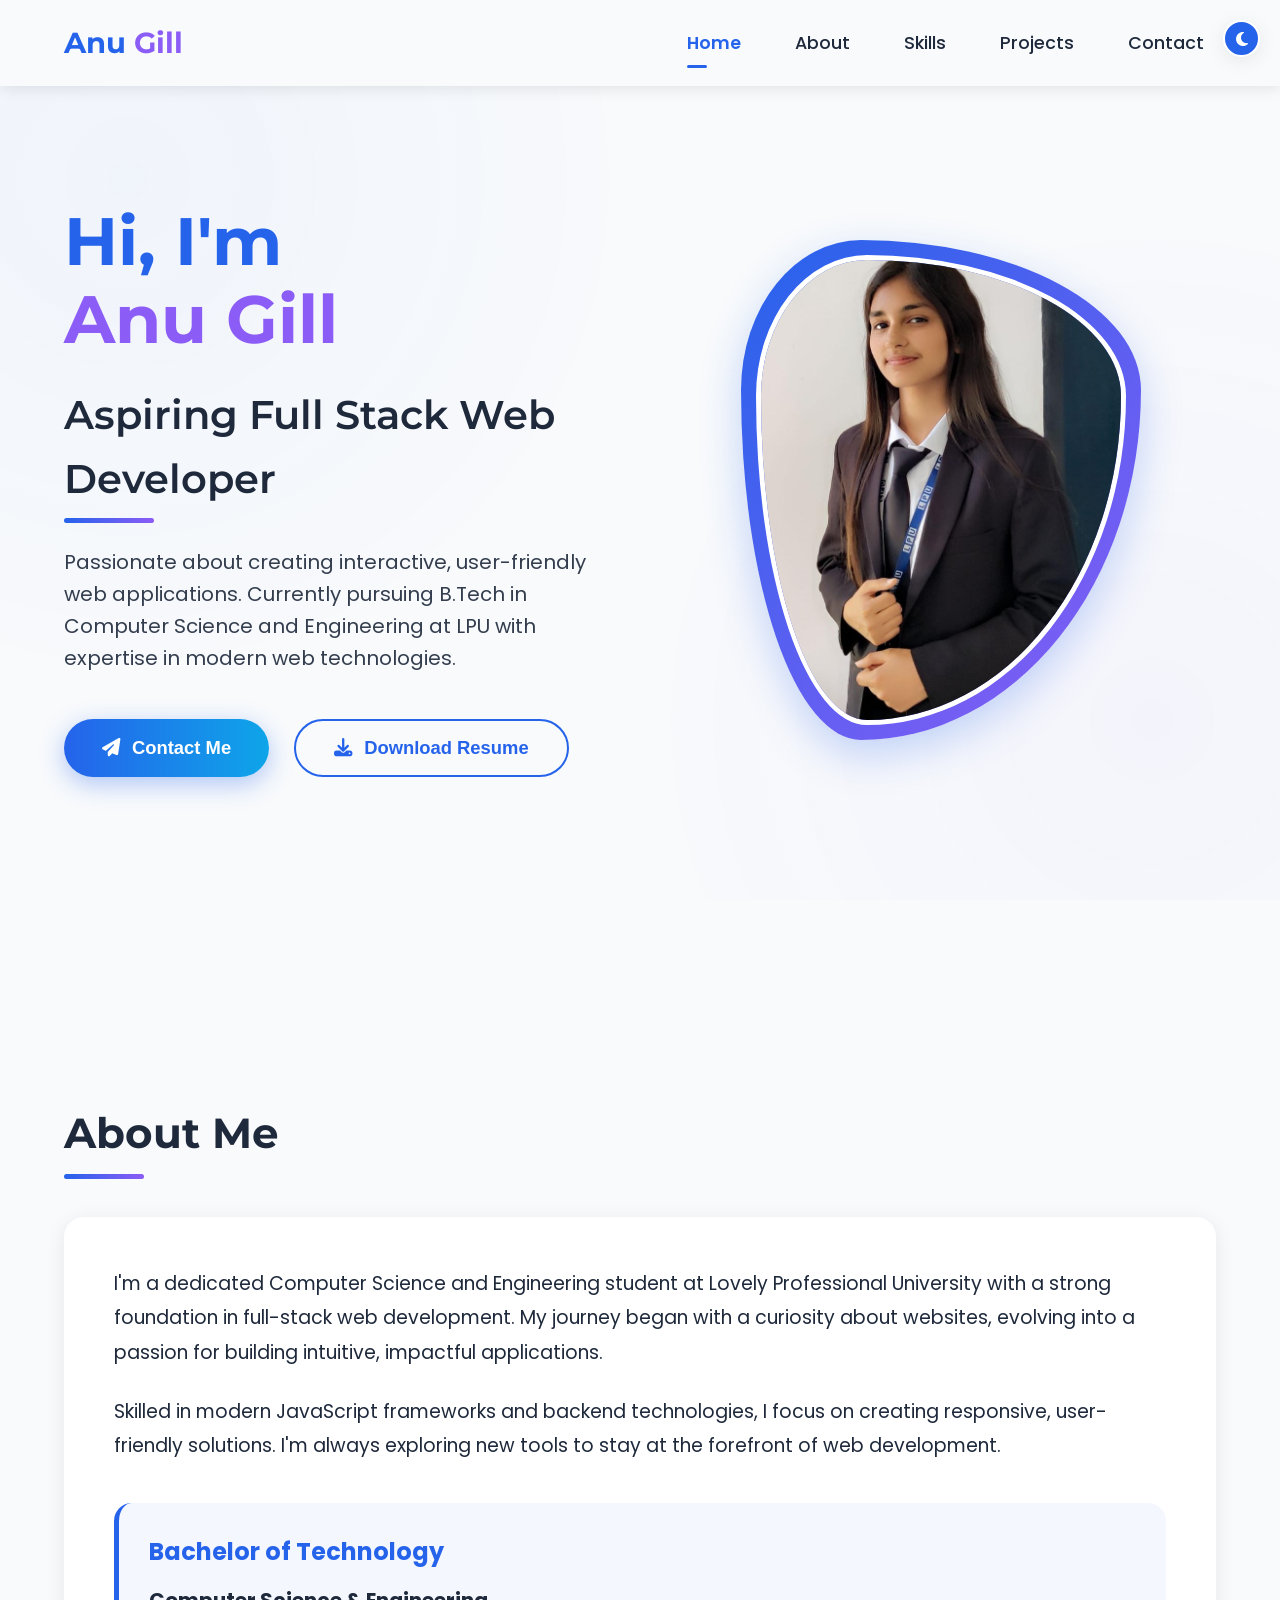
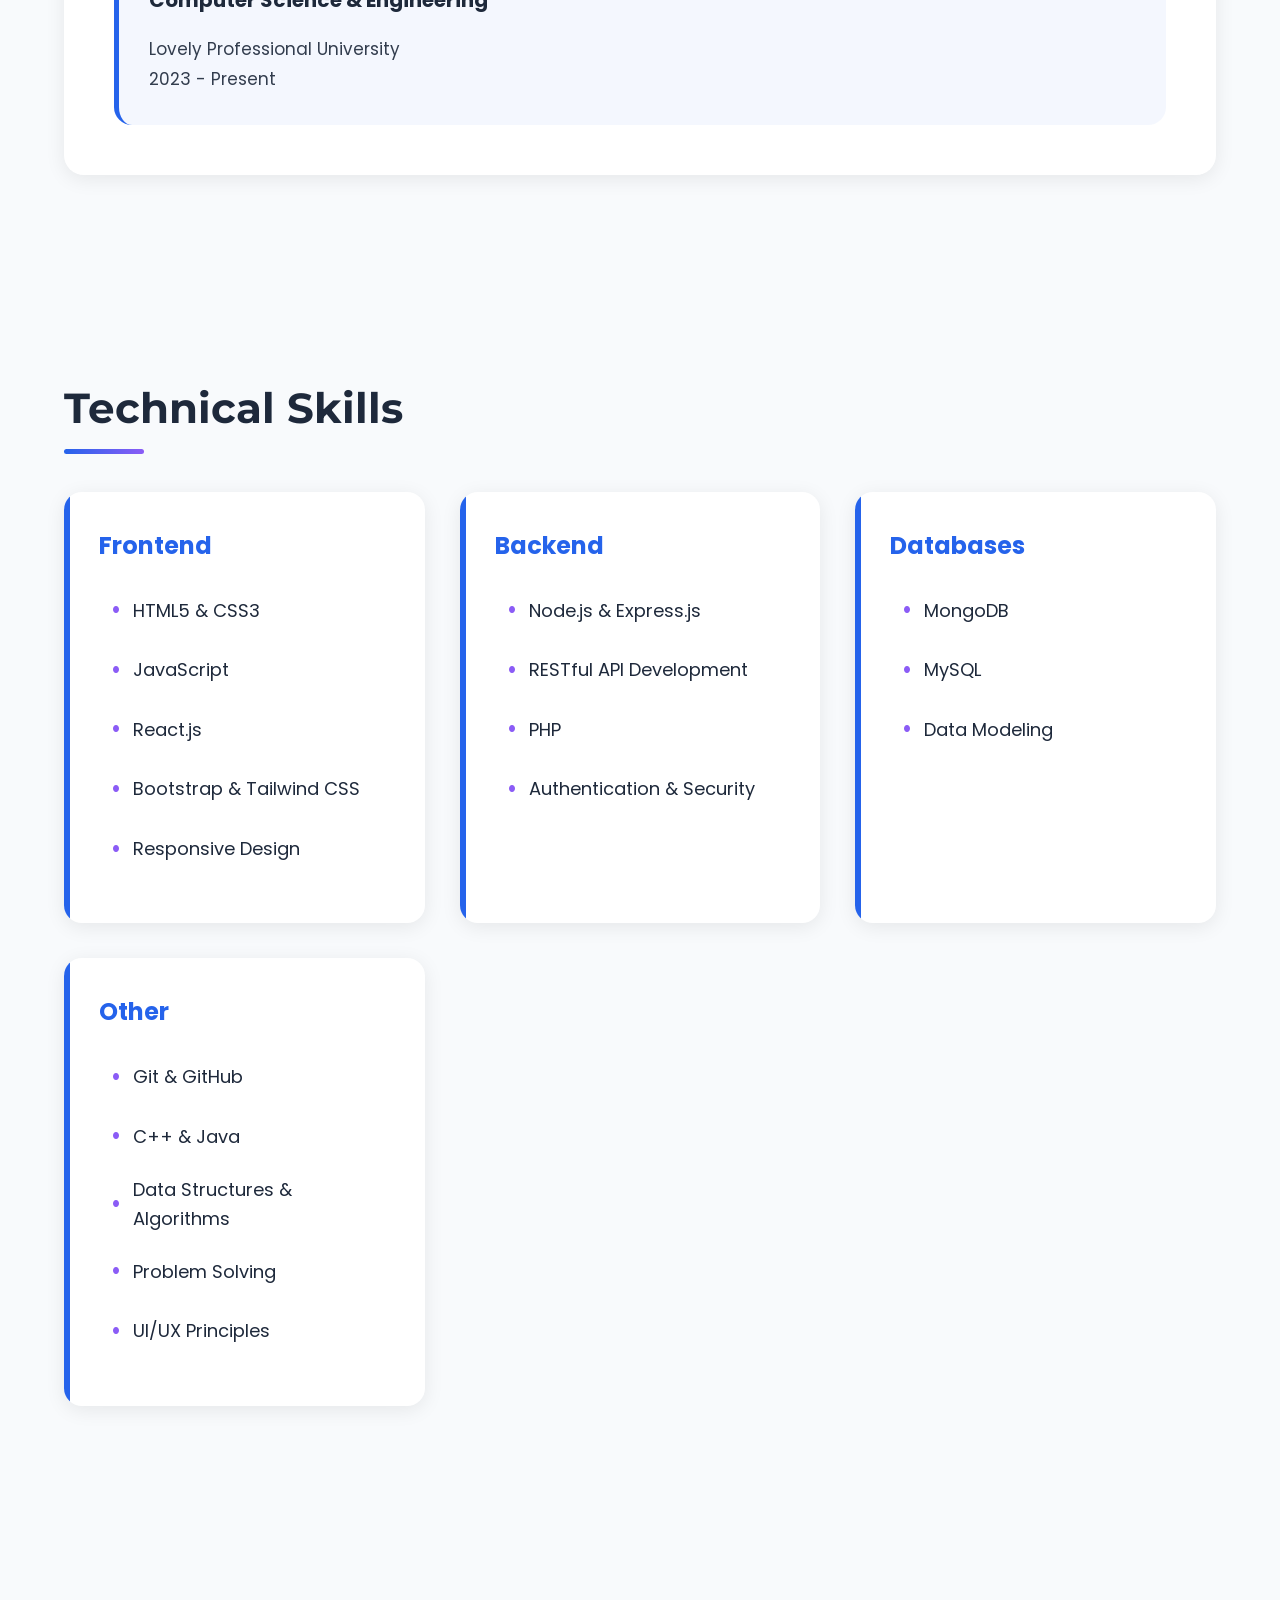
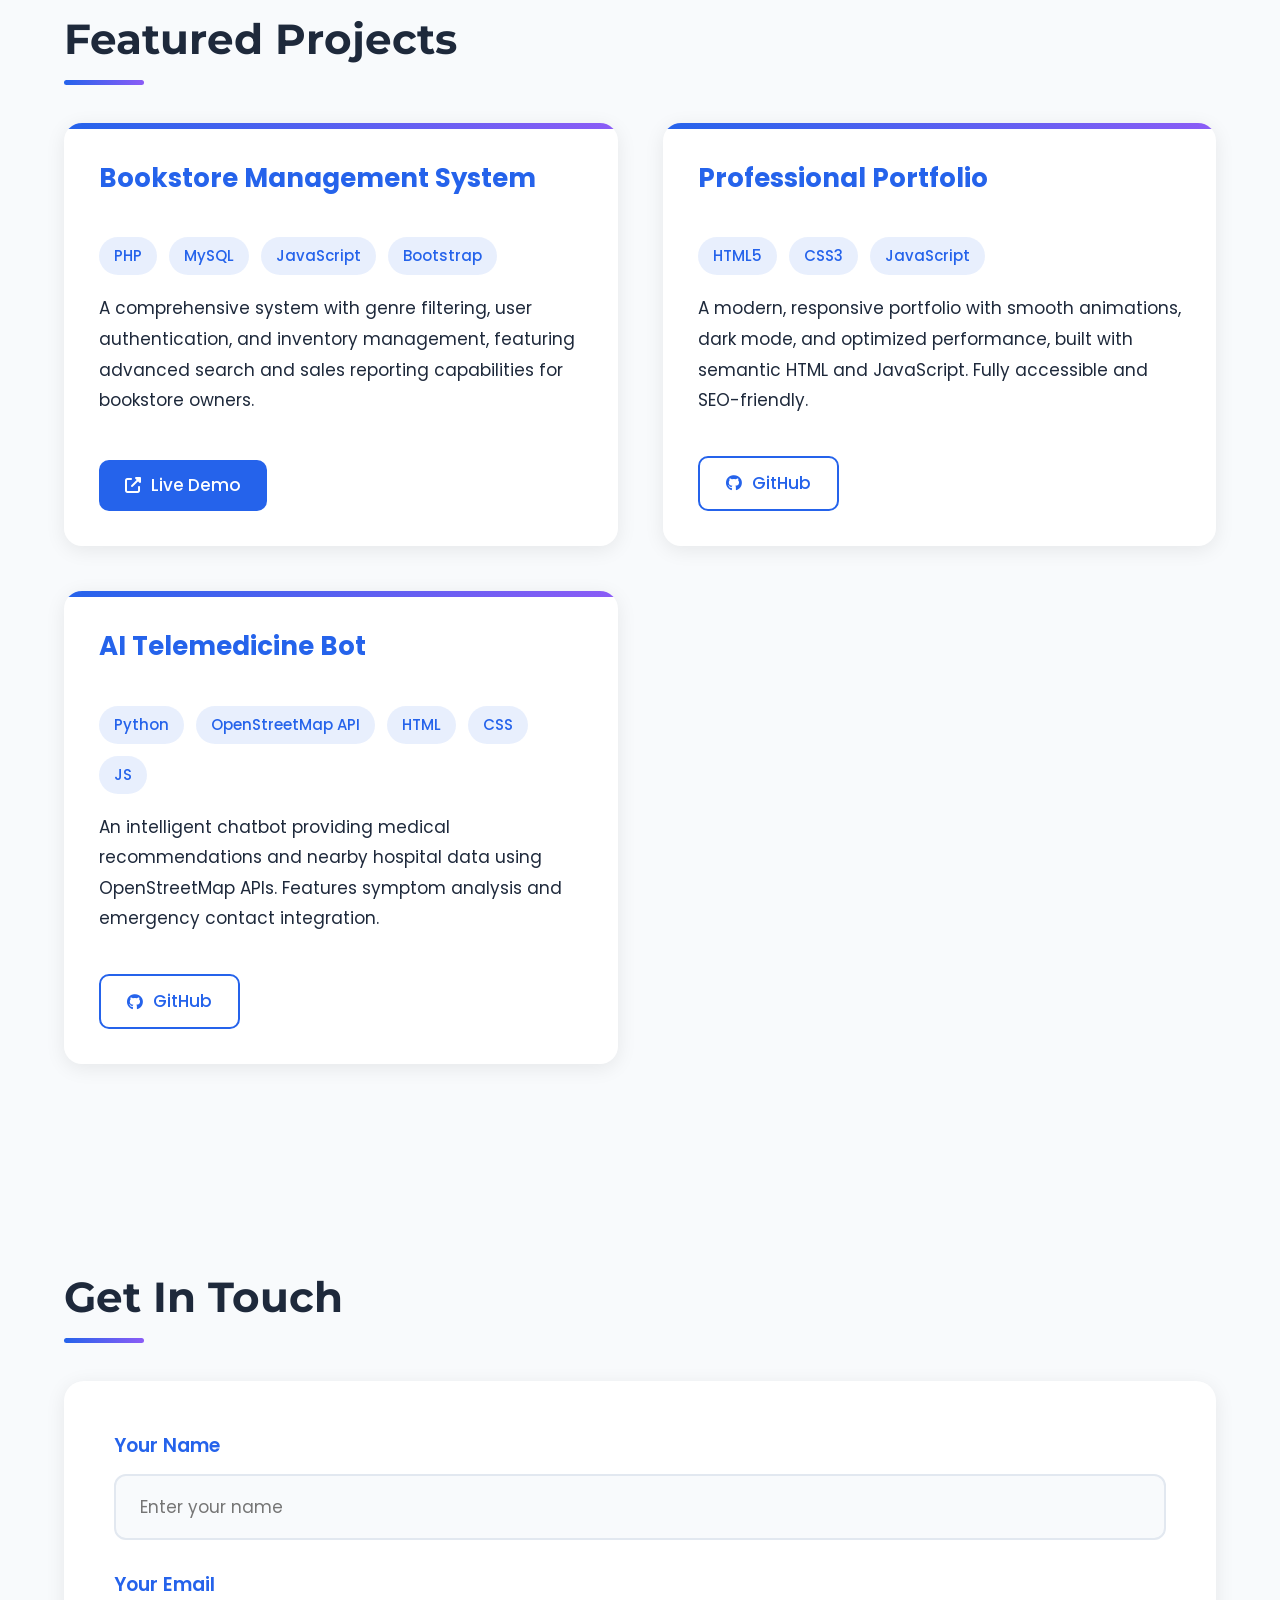
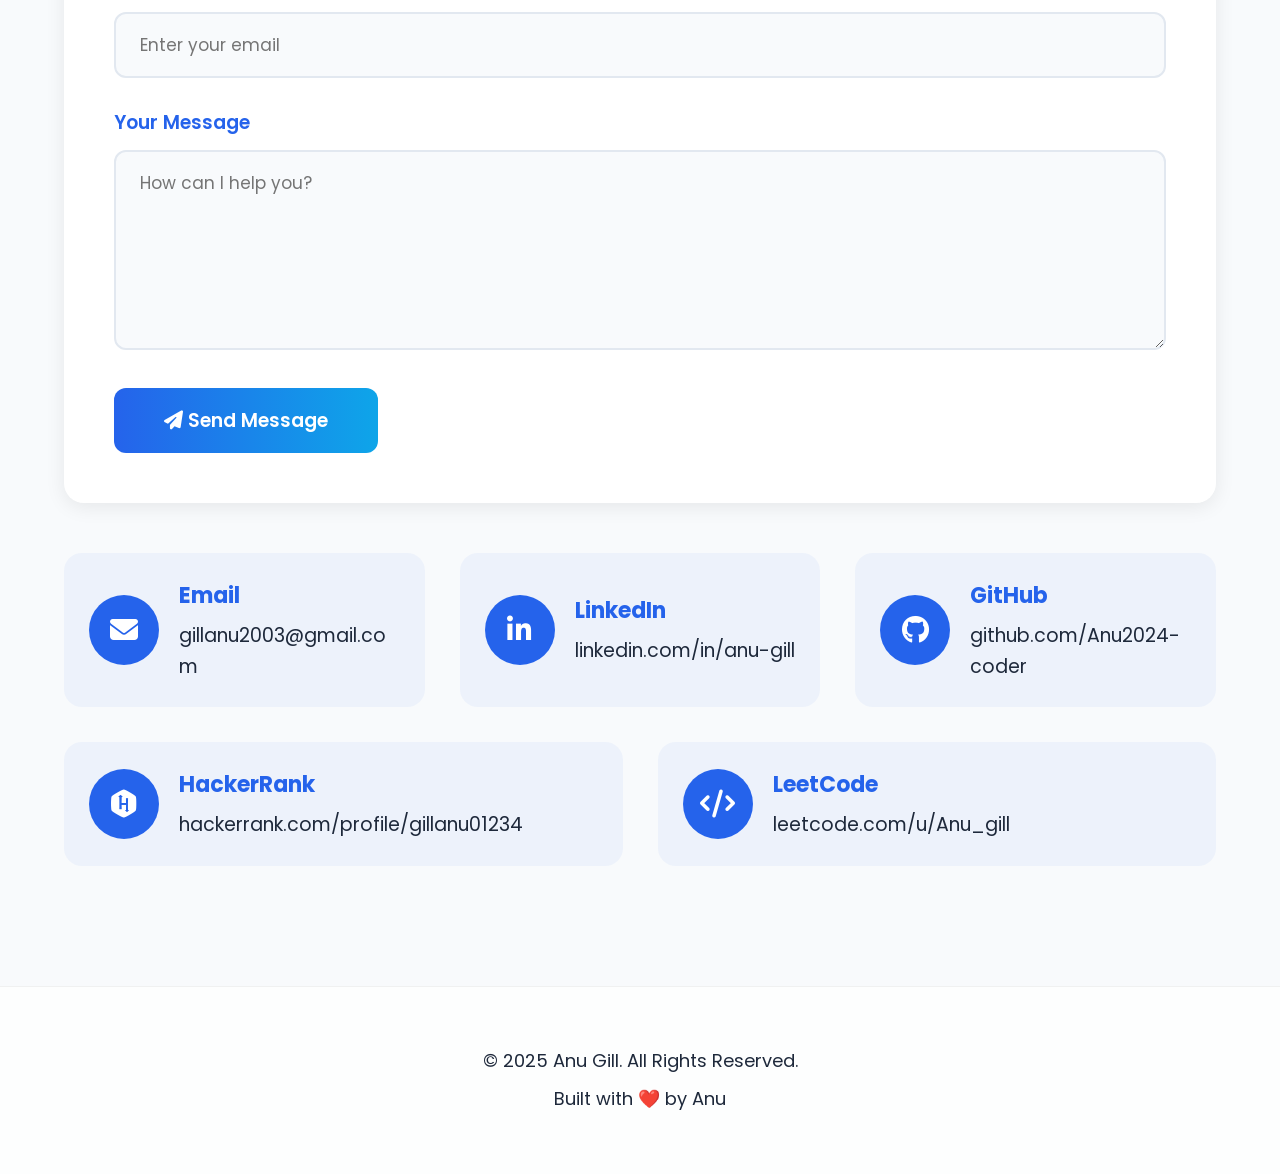
==== index.html @ 339b50d3 "Update index.html" ====
<!DOCTYPE html>
<html lang="en">
<head>
  <meta charset="UTF-8">
  <meta name="viewport" content="width=device-width, initial-scale=1.0">
  <meta name="description" content="Anu Gill - Full Stack Developer Portfolio showcasing web development projects and skills">
  <meta name="author" content="Anu Gill">
  <title>Anu Gill | Full Stack Developer</title>
  <link href="https://unpkg.com/aos@2.3.1/dist/aos.css" rel="stylesheet">
  <link rel="stylesheet" href="https://cdnjs.cloudflare.com/ajax/libs/font-awesome/6.4.0/css/all.min.css">
  <link href="https://fonts.googleapis.com/css2?family=Poppins:wght@300;400;500;600;700&family=Montserrat:wght@700;800&display=swap" rel="stylesheet">
  <style>
    :root {
      --primary: #2563eb;
      --primary-dark: #1d4ed8;
      --secondary: #0ea5e9;
      --accent: #8b5cf6;
      --text-dark: #1e293b;
      --text-light: #f1f5f9;
      --bg-dark: #0f172a;
      --bg-light: #f8fafc;
      --card-bg: #ffffff;
      --card-dark: #1e293b;
      --success: #10b981;
      --card-shadow: 0 4px 20px rgba(0, 0, 0, 0.08);
      --transition: all 0.3s cubic-bezier(0.25, 0.8, 0.25, 1);
    }

    * {
      margin: 0;
      padding: 0;
      box-sizing: border-box;
    }

    html {
      scroll-behavior: smooth;
      scroll-padding-top: 100px;
    }

    body {
      font-family: 'Poppins', sans-serif;
      background: var(--bg-light);
      color: var(--text-dark);
      transition: background-color 0.5s, color 0.5s;
      line-height: 1.6;
      overflow-x: hidden;
      position: relative;
    }

    body.dark {
      background: var(--bg-dark);
      color: var(--text-light);
    }

    body::before {
      content: '';
      position: fixed;
      top: 0;
      left: 0;
      width: 100%;
      height: 100%;
      background: radial-gradient(circle at 10% 20%, rgba(37, 99, 235, 0.05) 0%, rgba(255,255,255,0) 40%),
                  radial-gradient(circle at 90% 80%, rgba(139, 92, 246, 0.05) 0%, rgba(255,255,255,0) 40%);
      z-index: -1;
      opacity: 0.7;
    }

    body.dark::before {
      background: radial-gradient(circle at 10% 20%, rgba(37, 99, 235, 0.08) 0%, rgba(15, 23, 42,0) 40%),
                  radial-gradient(circle at 90% 80%, rgba(139, 92, 246, 0.08) 0%, rgba(15, 23, 42,0) 40%);
    }

    /* ========== NAVBAR STYLES ========== */
    .navbar {
      position: fixed;
      top: 0;
      left: 0;
      width: 100%;
      background: rgba(248, 250, 252, 0.95);
      backdrop-filter: blur(10px);
      padding: 20px 5%;
      display: flex;
      justify-content: space-between;
      align-items: center;
      z-index: 1000;
      box-shadow: 0 2px 15px rgba(0, 0, 0, 0.1);
      transition: var(--transition);
    }

    body.dark .navbar {
      background: rgba(15, 23, 42, 0.95);
      box-shadow: 0 2px 15px rgba(0, 0, 0, 0.3);
    }

    .navbar.scrolled {
      padding: 15px 5%;
      box-shadow: 0 4px 20px rgba(0, 0, 0, 0.1);
    }

    .logo {
      font-family: 'Montserrat', sans-serif;
      font-size: 1.8rem;
      font-weight: 700;
      color: var(--primary);
      text-decoration: none;
      display: flex;
      align-items: center;
    }

    .logo span {
      color: var(--accent);
    }

    .nav-links {
      display: flex;
      list-style: none;
      gap: 30px;
    }

    .nav-links a {
      color: var(--text-dark);
      text-decoration: none;
      font-weight: 500;
      font-size: 1.1rem;
      transition: var(--transition);
      padding: 8px 12px;
      border-radius: 8px;
      position: relative;
    }

    body.dark .nav-links a {
      color: var(--text-light);
    }

    .nav-links a:hover {
      color: var(--primary);
    }

    .nav-links a.active {
      color: var(--primary);
      font-weight: 600;
    }

    .nav-links a.active::after {
      content: '';
      position: absolute;
      bottom: -5px;
      left: 12px;
      width: 20px;
      height: 3px;
      background: var(--primary);
      border-radius: 3px;
    }

    .mobile-menu-btn {
      display: none;
      background: none;
      border: none;
      color: var(--text-dark);
      font-size: 1.8rem;
      cursor: pointer;
      z-index: 1001;
    }

    body.dark .mobile-menu-btn {
      color: var(--text-light);
    }

    .mobile-nav {
      position: fixed;
      top: 0;
      right: -100%;
      width: 280px;
      height: 100vh;
      background: var(--card-bg);
      backdrop-filter: blur(10px);
      z-index: 999;
      display: flex;
      flex-direction: column;
      padding: 100px 30px 30px;
      transition: right 0.4s ease;
      box-shadow: -5px 0 15px rgba(0, 0, 0, 0.1);
    }

    body.dark .mobile-nav {
      background: var(--card-dark);
      box-shadow: -5px 0 15px rgba(0, 0, 0, 0.3);
    }

    .mobile-nav.active {
      right: 0;
    }

    .mobile-nav-links {
      list-style: none;
      display: flex;
      flex-direction: column;
      gap: 20px;
    }

    .mobile-nav-links a {
      color: var(--text-dark);
      text-decoration: none;
      font-size: 1.2rem;
      padding: 12px 15px;
      border-radius: 8px;
      transition: var(--transition);
      display: block;
    }

    body.dark .mobile-nav-links a {
      color: var(--text-light);
    }

    .mobile-nav-links a:hover,
    .mobile-nav-links a.active {
      background: rgba(37, 99, 235, 0.1);
      color: var(--primary);
    }

    .overlay {
      position: fixed;
      top: 0;
      left: 0;
      width: 100%;
      height: 100%;
      background: rgba(0, 0, 0, 0.5);
      z-index: 998;
      opacity: 0;
      visibility: hidden;
      transition: var(--transition);
    }

    .overlay.active {
      opacity: 1;
      visibility: visible;
    }
    
    /* ========== END NAVBAR STYLES ========== */

    .theme-toggle {
      position: fixed;
      top: 20px;
      right: 20px;
      background: var(--primary);
      color: white;
      width: 37px;
      height: 37px;
      border-radius: 50%;
      display: flex;
      align-items: center;
      justify-content: center;
      cursor: pointer;
      z-index: 1002;
      box-shadow: var(--card-shadow);
      transition: var(--transition);
      border: 2px solid white;
    }

    .theme-toggle:hover {
      transform: scale(1.05);
      background: var(--primary-dark);
    }

    #home {
      min-height: 100vh;
      display: flex;
      align-items: center;
      padding: 120px 5% 40px; /* Adjusted for navbar */
      position: relative;
      overflow: hidden;
    }

    .home-content {
      display: flex;
      align-items: center;
      justify-content: space-between;
      gap: 50px;
      max-width: 1300px;
      margin: 0 auto;
      width: 100%;
    }

    .home-text {
      flex: 1;
      z-index: 2;
    }

    .home-image {
      flex: 1;
      display: flex;
      justify-content: center;
      align-items: center;
      z-index: 2;
    }
    .profile-frame {
      width: 400px; 
      height: 500px;
      border-radius: 30% 70% 70% 30% / 30% 30% 70% 70%;
      display: flex;
      align-items: center;
      justify-content: center;
      background: linear-gradient(135deg, var(--primary), var(--accent));
      padding: 15px;
      box-shadow: 0 15px 40px rgba(37, 99, 235, 0.25);
      animation: float 6s ease-in-out infinite;
    }

    .home-image img {
      width: 100%;
      height: 100%;
      border-radius: 30% 70% 70% 30% / 30% 30% 70% 70%;
      object-fit: cover;
      border: 5px solid white;
    }

    .home-text h1 {
      font-family: 'Montserrat', sans-serif;
      font-size: 4.2rem; 
      margin-bottom: 25px;
      line-height: 1.15;
      color: var(--primary);
    }

    .home-text h1 span {
      display: block;
      color: var(--accent);
    }

    .home-text h2 {
      font-size: 2.5rem;
      font-weight: 600;
      margin-bottom: 35px;
      color: var(--text-dark);
      position: relative;
      display: inline-block;
    }

    body.dark .home-text h2 {
      color: var(--text-light);
    }

    .home-text h2::after {
      content: '';
      position: absolute;
      bottom: -12px;
      left: 0;
      width: 90px;
      height: 5px; 
      background: linear-gradient(to right, var(--primary), var(--accent));
      border-radius: 3px;
    }

    .home-text p {
      font-size: 1.25rem; 
      margin-bottom: 45px;
      max-width: 650px; 
      opacity: 0.9;
    }

    .home-buttons {
      display: flex;
      gap: 25px;
      margin-top: 35px;
    }

    .home-btn {
      padding: 16px 38px; 
      border-radius: 50px;
      font-weight: 600;
      font-size: 1.15rem; 
      cursor: pointer;
      transition: var(--transition);
      display: inline-flex;
      align-items: center;
      gap: 12px; 
    }

    .btn-primary {
      background: linear-gradient(to right, var(--primary), var(--secondary));
      color: white;
      border: none;
      box-shadow: 0 7px 25px rgba(37, 99, 235, 0.35);
    }

    .btn-primary:hover {
      transform: translateY(-5px);
      box-shadow: 0 12px 35px rgba(37, 99, 235, 0.45);
    }

    .btn-secondary {
      background: transparent;
      border: 2px solid var(--primary);
      color: var(--primary);
    }

    .btn-secondary:hover {
      background: var(--primary);
      color: white;
    }
    
    /* Loading spinner for download button */
    .btn-loading {
      position: relative;
      pointer-events: none;
    }
    
    .btn-loading::after {
      content: "";
      position: absolute;
      top: 50%;
      left: 50%;
      width: 20px;
      height: 20px;
      margin-top: -10px;
      margin-left: -10px;
      border-radius: 50%;
      border: 2px solid rgba(255, 255, 255, 0.3);
      border-top-color: white;
      animation: spin 1s linear infinite;
    }
    
    @keyframes spin {
      to { transform: rotate(360deg); }
    }

    main {
      padding: 0 5%;
    }

    section {
      margin-bottom: 120px; 
      max-width: 1300px;
      margin-left: auto;
      margin-right: auto;
      padding-top: 80px; 
    }

    h2 {
      font-family: 'Montserrat', sans-serif;
      font-size: 42px; 
      margin-bottom: 50px;
      position: relative;
      display: inline-block;
    }

    h2::after {
      content: '';
      position: absolute;
      bottom: -12px;
      left: 0;
      width: 80px;
      height: 5px; 
      background: linear-gradient(to right, var(--primary), var(--accent));
      border-radius: 3px;
    }

    .about-content {
      background: var(--card-bg);
      border-radius: 20px; 
      padding: 50px; 
      box-shadow: var(--card-shadow);
      transition: var(--transition);
    }

    body.dark .about-content {
      background: var(--card-dark);
    }

    .about-content:hover {
      transform: translateY(-7px); 
      box-shadow: 0 20px 45px rgba(0,0,0,0.18);
    }

    .about-content p {
      margin-bottom: 25px;
      font-size: 19px; 
      line-height: 1.8;
    }

    .education {
      display: flex;
      gap: 35px; 
      margin-top: 40px;
      flex-wrap: wrap;
    }

    .education-item {
      flex: 1;
      min-width: 320px; 
      background: rgba(37, 99, 235, 0.05);
      border-radius: 18px; 
      padding: 30px;
      position: relative;
      overflow: hidden;
      border-left: 5px solid var(--primary); 
      word-wrap: break-word;
    }

    body.dark .education-item {
      background: rgba(37, 99, 235, 0.1);
    }

    .education-item h3 {
      font-size: 24px; 
      margin-bottom: 12px;
      color: var(--primary);
    }

    .education-item h4 {
      font-size: 20px; 
      margin-bottom: 18px;
      color: var(--text-dark);
    }

    body.dark .education-item h4 {
      color: var(--text-light);
    }

    .education-item p {
      margin-bottom: 0;
      opacity: 0.9;
      font-size: 17px; 
    }

    .skills-grid {
      display: grid;
      grid-template-columns: repeat(auto-fit, minmax(270px, 1fr));
      gap: 35px; 
    }

    .skill-category {
      background: var(--card-bg);
      border-radius: 18px; 
      padding: 35px; 
      box-shadow: var(--card-shadow);
      transition: var(--transition);
      position: relative;
      overflow: hidden;
      word-wrap: break-word;
    }

    body.dark .skill-category {
      background: var(--card-dark);
    }

    .skill-category:hover {
      transform: translateY(-12px); 
      box-shadow: 0 20px 45px rgba(0,0,0,0.18);
    }

    .skill-category::before {
      content: '';
      position: absolute;
      top: 0;
      left: 0;
      width: 6px; 
      height: 100%;
      background: var(--primary);
    }

    .skill-category h3 {
      font-size: 24px;
      margin-bottom: 25px;
      color: var(--primary);
    }

    .skill-category ul {
      list-style: none;
      padding-left: 12px;
    }

    .skill-category li {
      margin-bottom: 18px;
      display: flex;
      align-items: center;
      gap: 12px;
      font-size: 18px; 
    }

    .skill-category li::before {
      content: '•';
      color: var(--accent);
      font-size: 26px; 
    }

    .projects-grid {
      display: grid;
      grid-template-columns: repeat(auto-fit, minmax(370px, 1fr));
      gap: 45px; 
    }

    .project {
      background: var(--card-bg);
      border-radius: 18px;
      padding: 35px; 
      box-shadow: var(--card-shadow);
      transition: var(--transition);
      position: relative;
      overflow: hidden;
      display: flex;
      flex-direction: column;
      height: 100%;
      word-wrap: break-word;
    }

    body.dark .project {
      background: var(--card-dark);
    }

    .project:hover {
      transform: translateY(-12px);
      box-shadow: 0 20px 45px rgba(0,0,0,0.18);
    }

    .project::before {
      content: '';
      position: absolute;
      top: 0;
      left: 0;
      width: 100%;
      height: 6px; 
      background: linear-gradient(to right, var(--primary), var(--accent));
    }

    .project h3 {
      font-size: 26px; 
      margin-bottom: 20px;
      color: var(--primary);
    }

    .project .tech-stack {
      display: flex;
      flex-wrap: wrap;
      gap: 12px; 
      margin: 18px 0;
    }

    .project .tech-item {
      background: rgba(37, 99, 235, 0.1);
      color: var(--primary);
      padding: 7px 15px; 
      border-radius: 24px; 
      font-size: 15px; 
      font-weight: 500;
    }

    body.dark .project .tech-item {
      background: rgba(37, 99, 235, 0.2);
    }

    .project p {
      margin-bottom: 25px;
      flex-grow: 1;
      line-height: 1.8;
      font-size: 17px; 
    }

    .project-links {
      display: flex;
      gap: 18px; 
      margin-top: 15px;
    }

    .project-link {
      display: inline-flex;
      align-items: center;
      gap: 10px; 
      padding: 12px 26px; 
      background: var(--primary);
      color: white;
      border-radius: 10px;
      text-decoration: none;
      font-weight: 500;
      transition: var(--transition);
      font-size: 17px; 
    }

    .project-link:hover {
      background: var(--primary-dark);
      transform: translateY(-4px); 
    }

    .project-link i {
      font-size: 16px;
    }

    .github-link {
      background: transparent;
      border: 2px solid var(--primary);
      color: var(--primary);
    }

    .github-link:hover {
      background: var(--primary);
      color: white;
    }

    .contact-form {
      background: var(--card-bg);
      border-radius: 20px; 
      padding: 50px;
      box-shadow: var(--card-shadow);
    }

    body.dark .contact-form {
      background: var(--card-dark);
    }

    form {
      display: flex;
      flex-direction: column;
    }

    .form-group {
      margin-bottom: 30px; 
    }

    form label {
      display: block;
      margin-bottom: 12px; 
      font-weight: 600;
      color: var(--primary);
      font-size: 19px; 
    }

    form input, form textarea {
      width: 100%;
      padding: 18px 24px; 
      border-radius: 12px; 
      border: 2px solid #e2e8f0;
      background: var(--bg-light);
      font-family: 'Poppins', sans-serif;
      font-size: 17px;
      transition: var(--transition);
    }

    body.dark form input, 
    body.dark form textarea {
      background: #1e293b;
      border-color: #334155;
      color: white;
    }

    form input:focus, 
    form textarea:focus {
      border-color: var(--accent);
      outline: none;
      box-shadow: 0 0 0 4px rgba(139, 92, 246, 0.35); 
    }

    form textarea {
      min-height: 200px; 
      resize: vertical;
    }

    .submit-btn {
      align-self: flex-start;
      padding: 18px 50px;
      background: linear-gradient(to right, var(--primary), var(--secondary));
      color: white;
      border: none;
      border-radius: 12px; 
      font-family: 'Poppins', sans-serif;
      font-weight: 600;
      font-size: 19px; 
      cursor: pointer;
      transition: var(--transition);
      position: relative;
      overflow: hidden;
    }

    .submit-btn::before {
      content: '';
      position: absolute;
      top: 0;
      left: -100%;
      width: 100%;
      height: 100%;
      background: linear-gradient(90deg, transparent, rgba(255,255,255,0.3), transparent);
      transition: 0.5s;
    }

    .submit-btn:hover {
      transform: translateY(-4px); 
      box-shadow: 0 12px 30px rgba(37, 99, 235, 0.45);
    }

    .submit-btn:hover::before {
      left: 100%;
    }

    .contact-info {
      display: flex;
      flex-wrap: wrap;
      gap: 35px; 
      margin-top: 50px; 
    }

    .contact-item {
      display: flex;
      align-items: center;
      gap: 20px;
      padding: 25px; 
      background: rgba(37, 99, 235, 0.05);
      border-radius: 18px; 
      flex: 1 1 320px; 
      min-width: 280px;
      transition: var(--transition);
      word-wrap: break-word;
    }

    body.dark .contact-item {
      background: rgba(37, 99, 235, 0.1);
    }

    .contact-item:hover {
      transform: translateY(-7px); 
      box-shadow: var(--card-shadow);
    }

    .contact-icon {
      width: 70px;
      height: 70px;
      border-radius: 50%;
      background: var(--primary);
      display: flex;
      align-items: center;
      justify-content: center;
      color: white;
      font-size: 28px; 
      flex-shrink: 0;
    }

    .contact-details {
      flex-grow: 1;
      min-width: 0;
    }

    .contact-details h3 {
      font-size: 22px; 
      margin-bottom: 8px;
      color: var(--primary);
    }

    .contact-details p {
      color: var(--text-dark);
      font-size: 19px;
      transition: color 0.3s;
    }

    body.dark .contact-details p {
      color: var(--text-light);
    }

    .contact-details a {
      color: var(--text-dark);
      text-decoration: none;
      font-size: 19px; 
      transition: color 0.3s;
      word-break: break-all;
      display: inline-block;
      max-width: 100%;
    }

    body.dark .contact-details a {
      color: var(--text-light);
    }

    .contact-details a:hover {
      color: var(--primary);
      text-decoration: underline;
    }

    footer {
      text-align: center;
      padding: 50px;
      font-size: 18px;
      color: var(--text-dark);
      background: rgba(255,255,255,0.7);
      border-top: 1px solid rgba(0,0,0,0.05);
      margin-top: 60px; 
    }

    body.dark footer {
      background: rgba(15, 23, 42, 0.7);
      color: var(--text-light);
      border-top: 1px solid rgba(255,255,255,0.05);
    }

    .footer-content {
      max-width: 1200px;
      margin: 0 auto;
    }
    
    /* Fixed: Center align footer content */
    .footer-content p {
      text-align: center;
      margin: 10px 0;
    }

    @keyframes float {
      0% { transform: translateY(0px); }
      50% { transform: translateY(-15px); }
      100% { transform: translateY(0px); }
    }
    
    /* Toast notification for download */
    .toast {
      position: fixed;
      bottom: 80px;
      left: 50%;
      transform: translateX(-50%);
      background: var(--primary);
      color: white;
      padding: 15px 30px;
      border-radius: 8px;
      box-shadow: 0 5px 15px rgba(0,0,0,0.2);
      z-index: 10000;
      opacity: 0;
      transition: opacity 0.3s, transform 0.3s;
      display: flex;
      align-items: center;
      gap: 10px;
      font-size: 16px;
    }
    
    .toast.show {
      opacity: 1;
      transform: translateX(-50%) translateY(0);
    }
    
    .toast.error {
      background: #e53e3e;
    }
    
    .toast.success {
      background: var(--success);
    }

    /* Responsive adjustments */
    @media (max-width: 1200px) {
      .profile-frame {
        width: 350px;
        height: 450px;
      }
    }

    @media (max-width: 992px) {
      .home-content {
        flex-direction: column;
        text-align: center;
      }

      .home-text h2::after {
        left: 50%;
        transform: translateX(-50%);
      }

      .home-buttons {
        justify-content: center;
      }

      .profile-frame {
        width: 320px;
        height: 420px;
        margin-top: 30px;
      }

      .nav-links {
        display: none;
      }

      .mobile-menu-btn {
        display: block;
      }
      
      .toast {
        bottom: 100px;
      }
    }

    @media (max-width: 768px) {
      .home-text h1 {
        font-size: 3.2rem;
      }

      .home-text h2 {
        font-size: 2.1rem;
      }

      .profile-frame {
        width: 280px;
        height: 360px;
      }

      .projects-grid {
        grid-template-columns: 1fr;
      }

      .home-buttons {
        flex-direction: column;
        align-items: center;
      }

      .education {
        flex-direction: column;
      }

      .contact-item {
        flex: 1 1 100%;
      }
    }

    @media (max-width: 576px) {
      .home-text h1 {
        font-size: 2.6rem;
      }

      .home-text h2 {
        font-size: 1.8rem;
      }

      .contact-form {
        padding: 30px;
      }

      .submit-btn {
        width: 100%;
      }
      
      .profile-frame {
        width: 260px;
        height: 340px;
      }
      
      .navbar {
        padding: 15px 5%;
      }
      
      .toast {
        width: 90%;
        text-align: center;
        bottom: 120px;
      }
    }
  </style>
</head>
<body class="light">
  <!-- Navigation Bar -->
  <nav class="navbar">
    <a href="#home" class="logo">Anu<span> Gill</span></a>
    
    <ul class="nav-links">
      <li><a href="#home" class="active">Home</a></li>
      <li><a href="#about">About</a></li>
      <li><a href="#skills">Skills</a></li>
      <li><a href="#projects">Projects</a></li>
      <li><a href="#contact">Contact</a></li>
    </ul>
    
    <button class="mobile-menu-btn" id="mobileMenuBtn" aria-label="Toggle menu">
      <i class="fas fa-bars"></i>
    </button>
    
    <div class="mobile-nav" id="mobileNav">
      <ul class="mobile-nav-links">
        <li><a href="#home" class="active">Home</a></li>
        <li><a href="#about">About</a></li>
        <li><a href="#skills">Skills</a></li>
        <li><a href="#projects">Projects</a></li>
        <li><a href="#contact">Contact</a></li>
      </ul>
    </div>
    
    <div class="overlay" id="overlay"></div>
  </nav>

  <div class="theme-toggle" aria-label="Toggle theme" onclick="toggleTheme()">
    <i class="fas fa-moon"></i>
  </div>

  <section id="home" data-aos="fade-in">
    <div class="home-content">
      <div class="home-text">
        <h1>Hi, I'm <span>Anu Gill</span></h1>
        <h2> Aspiring Full Stack Web Developer</h2>
        <p>Passionate about creating interactive, user-friendly web applications. Currently pursuing B.Tech in Computer Science and Engineering at LPU with expertise in modern web technologies.</p>
        <div class="home-buttons">
          <button class="home-btn btn-primary" onclick="window.location.href='#contact'" aria-label="Contact Me">
            <i class="fas fa-paper-plane"></i> Contact Me
          </button>
          <button class="home-btn btn-secondary" id="resumeBtn" aria-label="Download Resume">
            <i class="fas fa-download"></i> Download Resume
          </button>
        </div>
      </div>
      <div class="home-image">
        <div class="profile-frame">
          <img src="myProfile.jpeg" alt="Anu Gill Portrait" loading="lazy">
        </div>
      </div>
    </div>
  </section>

  <main>
    <section id="about" data-aos="fade-up">
      <h2>About Me</h2>
      <div class="about-content">
        <p>I'm a dedicated Computer Science and Engineering student at Lovely Professional University with a strong foundation in full-stack web development. My journey began with a curiosity about websites, evolving into a passion for building intuitive, impactful applications.</p>
        <p>Skilled in modern JavaScript frameworks and backend technologies, I focus on creating responsive, user-friendly solutions. I'm always exploring new tools to stay at the forefront of web development.</p>
        <div class="education">
          <div class="education-item">
            <h3>Bachelor of Technology</h3>
            <h4>Computer Science & Engineering</h4>
            <p>Lovely Professional University</p>
            <p>2023 - Present</p>
          </div>
        </div>
      </div>
    </section>

    <section id="skills" data-aos="fade-left">
      <h2>Technical Skills</h2>
      <div class="skills-grid">
        <div class="skill-category">
          <h3>Frontend</h3>
          <ul>
            <li>HTML5 & CSS3</li>
            <li>JavaScript</li>
            <li>React.js</li>
            <li>Bootstrap & Tailwind CSS</li>
            <li>Responsive Design</li>
          </ul>
        </div>
        <div class="skill-category">
          <h3>Backend</h3>
          <ul>
            <li>Node.js & Express.js</li>
            <li>RESTful API Development</li>
            <li>PHP</li>
            <li>Authentication & Security</li>
          </ul>
        </div>
        <div class="skill-category">
          <h3>Databases</h3>
          <ul>
            <li>MongoDB</li>
            <li>MySQL</li>
            <li>Data Modeling</li>
          </ul>
        </div>
        <div class="skill-category">
          <h3>Other</h3>
          <ul>
            <li>Git & GitHub</li>
            <li>C++ & Java</li>
            <li>Data Structures & Algorithms</li>
            <li>Problem Solving</li>
            <li>UI/UX Principles</li>
          </ul>
        </div>
      </div>
    </section>

    <section id="projects" data-aos="fade-up">
      <h2>Featured Projects</h2>
      <div class="projects-grid">
        <div class="project">
          <h3>Bookstore Management System</h3>
          <div class="tech-stack">
            <span class="tech-item">PHP</span>
            <span class="tech-item">MySQL</span>
            <span class="tech-item">JavaScript</span>
            <span class="tech-item">Bootstrap</span>
          </div>
          <p>A comprehensive system with genre filtering, user authentication, and inventory management, featuring advanced search and sales reporting capabilities for bookstore owners.</p>
          <div class="project-links">
            <a href="http://bookstore4u.infinityfreeapp.com" target="_blank" class="project-link" aria-label="Bookstore Management System Demo">
              <i class="fas fa-external-link-alt"></i> Live Demo
            </a>
          </div>
        </div>
        <div class="project">
          <h3>Professional Portfolio</h3>
          <div class="tech-stack">
            <span class="tech-item">HTML5</span>
            <span class="tech-item">CSS3</span>
            <span class="tech-item">JavaScript</span>
          </div>
          <p>A modern, responsive portfolio with smooth animations, dark mode, and optimized performance, built with semantic HTML and JavaScript. Fully accessible and SEO-friendly.</p>
          <div class="project-links">
            <a href="https://github.com/Anu2024-coder/MyPortfolio" target="_blank" class="project-link github-link" aria-label="Portfolio GitHub">
              <i class="fab fa-github"></i> GitHub
            </a>
          </div>
        </div>
        <div class="project">
          <h3>AI Telemedicine Bot</h3>
          <div class="tech-stack">
            <span class="tech-item">Python</span>
            <span class="tech-item">OpenStreetMap API</span>
            <span class="tech-item">HTML</span>
            <span class="tech-item">CSS</span>
            <span class="tech-item">JS</span>
          </div>
          <p>An intelligent chatbot providing medical recommendations and nearby hospital data using OpenStreetMap APIs. Features symptom analysis and emergency contact integration.</p>
          <div class="project-links">
            <a href="https://github.com/Anu2024-coder/AI-Telemedicine-bot" target="_blank" class="project-link github-link" aria-label="AI Telemedicine Bot GitHub">
              <i class="fab fa-github"></i> GitHub
            </a>
          </div>
        </div>
      </div>
    </section>

    <section id="contact" data-aos="fade-up">
      <h2>Get In Touch</h2>
      <div class="contact-form">
        <form action="https://formspree.io/f/myzjgqor" method="POST" id="contactForm">
          <div class="form-group">
            <label for="name">Your Name</label>
            <input type="text" id="name" name="name" placeholder="Enter your name" required aria-required="true">
          </div>
          <div class="form-group">
            <label for="email">Your Email</label>
            <input type="email" id="email" name="_replyto" placeholder="Enter your email" required aria-required="true">
          </div>
          <div class="form-group">
            <label for="message">Your Message</label>
            <textarea id="message" name="message" placeholder="How can I help you?" required aria-required="true"></textarea>
          </div>
          <input type="hidden" name="_subject" value="New Contact Form Submission">
          <button type="submit" class="submit-btn" aria-label="Send Message">
            <i class="fas fa-paper-plane"></i> Send Message
          </button>
        </form>
      </div>

      <div class="contact-info">
        <div class="contact-item">
          <div class="contact-icon">
            <i class="fas fa-envelope"></i>
          </div>
          <div class="contact-details">
            <h3>Email</h3>
            <a href="mailto:gillanu2003@gmail.com">gillanu2003@gmail.com</a>
          </div>
        </div>
        <div class="contact-item">
          <div class="contact-icon">
            <i class="fab fa-linkedin-in"></i>
          </div>
          <div class="contact-details">
            <h3>LinkedIn</h3>
            <a href="https://linkedin.com/in/anu-gill-a59880294" target="_blank" aria-label="Anu Gill's LinkedIn Profile">linkedin.com/in/anu-gill</a>
          </div>
        </div>
        <div class="contact-item">
          <div class="contact-icon">
            <i class="fab fa-github"></i>
          </div>
          <div class="contact-details">
            <h3>GitHub</h3>
            <a href="https://github.com/Anu2024-coder" target="_blank" aria-label="Anu Gill's GitHub Profile">github.com/Anu2024-coder</a>
          </div>
        </div>
        <div class="contact-item">
          <div class="contact-icon">
            <i class="fab fa-hackerrank"></i>
          </div>
          <div class="contact-details">
            <h3>HackerRank</h3>
            <a href="https://www.hackerrank.com/profile/gillanu01234" target="_blank" aria-label="Anu Gill's HackerRank Profile">hackerrank.com/profile/gillanu01234</a>
          </div>
        </div>
        <div class="contact-item">
          <div class="contact-icon">
            <i class="fas fa-code"></i>
          </div>
          <div class="contact-details">
            <h3>LeetCode</h3>
            <a href="https://leetcode.com/u/Anu_gill/" target="_blank" aria-label="Anu Gill's LeetCode Profile">leetcode.com/u/Anu_gill</a>
          </div>
        </div>
      </div>
    </section>
  </main>

  <footer>
    <div class="footer-content">
      <p>© 2025 Anu Gill. All Rights Reserved.</p>
      <p>Built with ❤️ by Anu</p>
    </div>
  </footer>
  
  <!-- Toast notification element -->
  <div class="toast" id="toast"></div>

  <script src="https://unpkg.com/aos@2.3.1/dist/aos.js"></script>
  <script>
    // Initialize AOS for scroll animations
    AOS.init({
      duration: 800,
      once: true,
    });

    // Theme toggle functionality
    function toggleTheme() {
      document.body.classList.toggle("dark");
      document.body.classList.toggle("light");
      const isDark = document.body.classList.contains("dark");
      localStorage.setItem("theme", isDark ? "dark" : "light");
      const icon = document.querySelector(".theme-toggle i");
      icon.classList.toggle("fa-moon", !isDark);
      icon.classList.toggle("fa-sun", isDark);
    }

    // Check for saved theme preference
    if (localStorage.getItem("theme") === "dark") {
      document.body.classList.add("dark");
      document.body.classList.remove("light");
      document.querySelector(".theme-toggle i").classList.replace("fa-moon", "fa-sun");
    }

    // Mobile menu functionality
    const mobileMenuBtn = document.getElementById("mobileMenuBtn");
    const mobileNav = document.getElementById("mobileNav");
    const overlay = document.getElementById("overlay");

    mobileMenuBtn.addEventListener("click", () => {
      mobileNav.classList.toggle("active");
      overlay.classList.toggle("active");
      if (mobileNav.classList.contains("active")) {
        mobileMenuBtn.innerHTML = '<i class="fas fa-times"></i>';
      } else {
        mobileMenuBtn.innerHTML = '<i class="fas fa-bars"></i>';
      }
    });

    overlay.addEventListener("click", () => {
      mobileNav.classList.remove("active");
      overlay.classList.remove("active");
      mobileMenuBtn.innerHTML = '<i class="fas fa-bars"></i>';
    });

    // Close mobile menu when clicking on links
    const mobileLinks = document.querySelectorAll(".mobile-nav-links a");
    mobileLinks.forEach((link) => {
      link.addEventListener("click", () => {
        mobileNav.classList.remove("active");
        overlay.classList.remove("active");
        mobileMenuBtn.innerHTML = '<i class="fas fa-bars"></i>';
      });
    });

    // Smooth scrolling for all anchor links
    document.querySelectorAll('a[href^="#"]').forEach((anchor) => {
      anchor.addEventListener("click", function (e) {
        e.preventDefault();
        const target = document.querySelector(this.getAttribute("href"));
        if (target) {
          target.scrollIntoView({
            behavior: "smooth",
          });
        }
      });
    });

    // Active link highlighting
    window.addEventListener("scroll", () => {
      const sections = document.querySelectorAll("section");
      const navLinks = document.querySelectorAll(".nav-links a, .mobile-nav-links a");
      let current = "";

      sections.forEach((section) => {
        const sectionTop = section.offsetTop;
        const sectionHeight = section.clientHeight;

        if (pageYOffset >= sectionTop - 150) {
          current = section.getAttribute("id");
        }
      });

      navLinks.forEach((link) => {
        link.classList.remove("active");
        if (link.getAttribute("href") === `#${current}`) {
          link.classList.add("active");
        }
      });
    });

    // Navbar scroll effect
    window.addEventListener("scroll", () => {
      const navbar = document.querySelector(".navbar");
      if (window.scrollY > 50) {
        navbar.classList.add("scrolled");
      } else {
        navbar.classList.remove("scrolled");
      }
    });

    // Form submission handling
    const contactForm = document.getElementById("contactForm");
    if (contactForm) {
      contactForm.addEventListener("submit", async (e) => {
        e.preventDefault();
        const submitBtn = contactForm.querySelector(".submit-btn");
        const originalBtnText = submitBtn.innerHTML;

        // Show loading state
        submitBtn.innerHTML = '<i class="fas fa-spinner fa-spin"></i> Sending...';
        submitBtn.disabled = true;

        const formData = new FormData(contactForm);

        try {
          const response = await fetch(contactForm.action, {
            method: "POST",
            body: formData,
            headers: {
              Accept: "application/json",
            },
          });

          if (response.ok) {
            showToast("Message sent successfully!", "success");
            contactForm.reset();
          } else {
            const errorData = await response.json();
            console.error("Formspree error:", errorData);
            showToast(`Failed to send message: ${errorData.error || "Please try again."}`, "error");
          }
        } catch (error) {
          console.error("Network error:", error);
          showToast("Network error. Please check your connection and try again.", "error");
        } finally {
          // Reset button state
          submitBtn.innerHTML = originalBtnText;
          submitBtn.disabled = false;
        }
      });
    }

    // RESUME DOWNLOAD FUNCTIONALITY
    const resumeBtn = document.getElementById("resumeBtn");

    // Function to show toast notification
    function showToast(message, type = "success") {
      const toast = document.getElementById("toast");
      toast.textContent = message;
      toast.className = `toast ${type} show`;

      setTimeout(() => {
        toast.classList.remove("show");
      }, 3000);
    }

    // Download resume functionality
    resumeBtn.addEventListener("click", async () => {
      try {
        // Show loading state
        resumeBtn.classList.add("btn-loading");
        resumeBtn.innerHTML = '<i class="fas fa-spinner fa-spin"></i> Downloading';

        // Simulate download delay for better UX
        await new Promise((resolve) => setTimeout(resolve, 1500));

        // Create a temporary anchor element to trigger download
        const link = document.createElement("a");
        link.href = "AnuResumee.pdf"; // Ensure this file exists in your GitHub repository
        link.download = "AnuResumee.pdf";
        document.body.appendChild(link);
        link.click();
        document.body.removeChild(link);

        // Show success notification
        showToast("Resume downloaded successfully!", "success");
      } catch (error) {
        // Show error notification
        showToast("Failed to download resume. Please try again.", "error");
        console.error("Download error:", error);
      } finally {
        // Reset button state
        resumeBtn.classList.remove("btn-loading");
        resumeBtn.innerHTML = '<i class="fas fa-download"></i> Download Resume';
      }
    });
  </script>
</body>
</html>
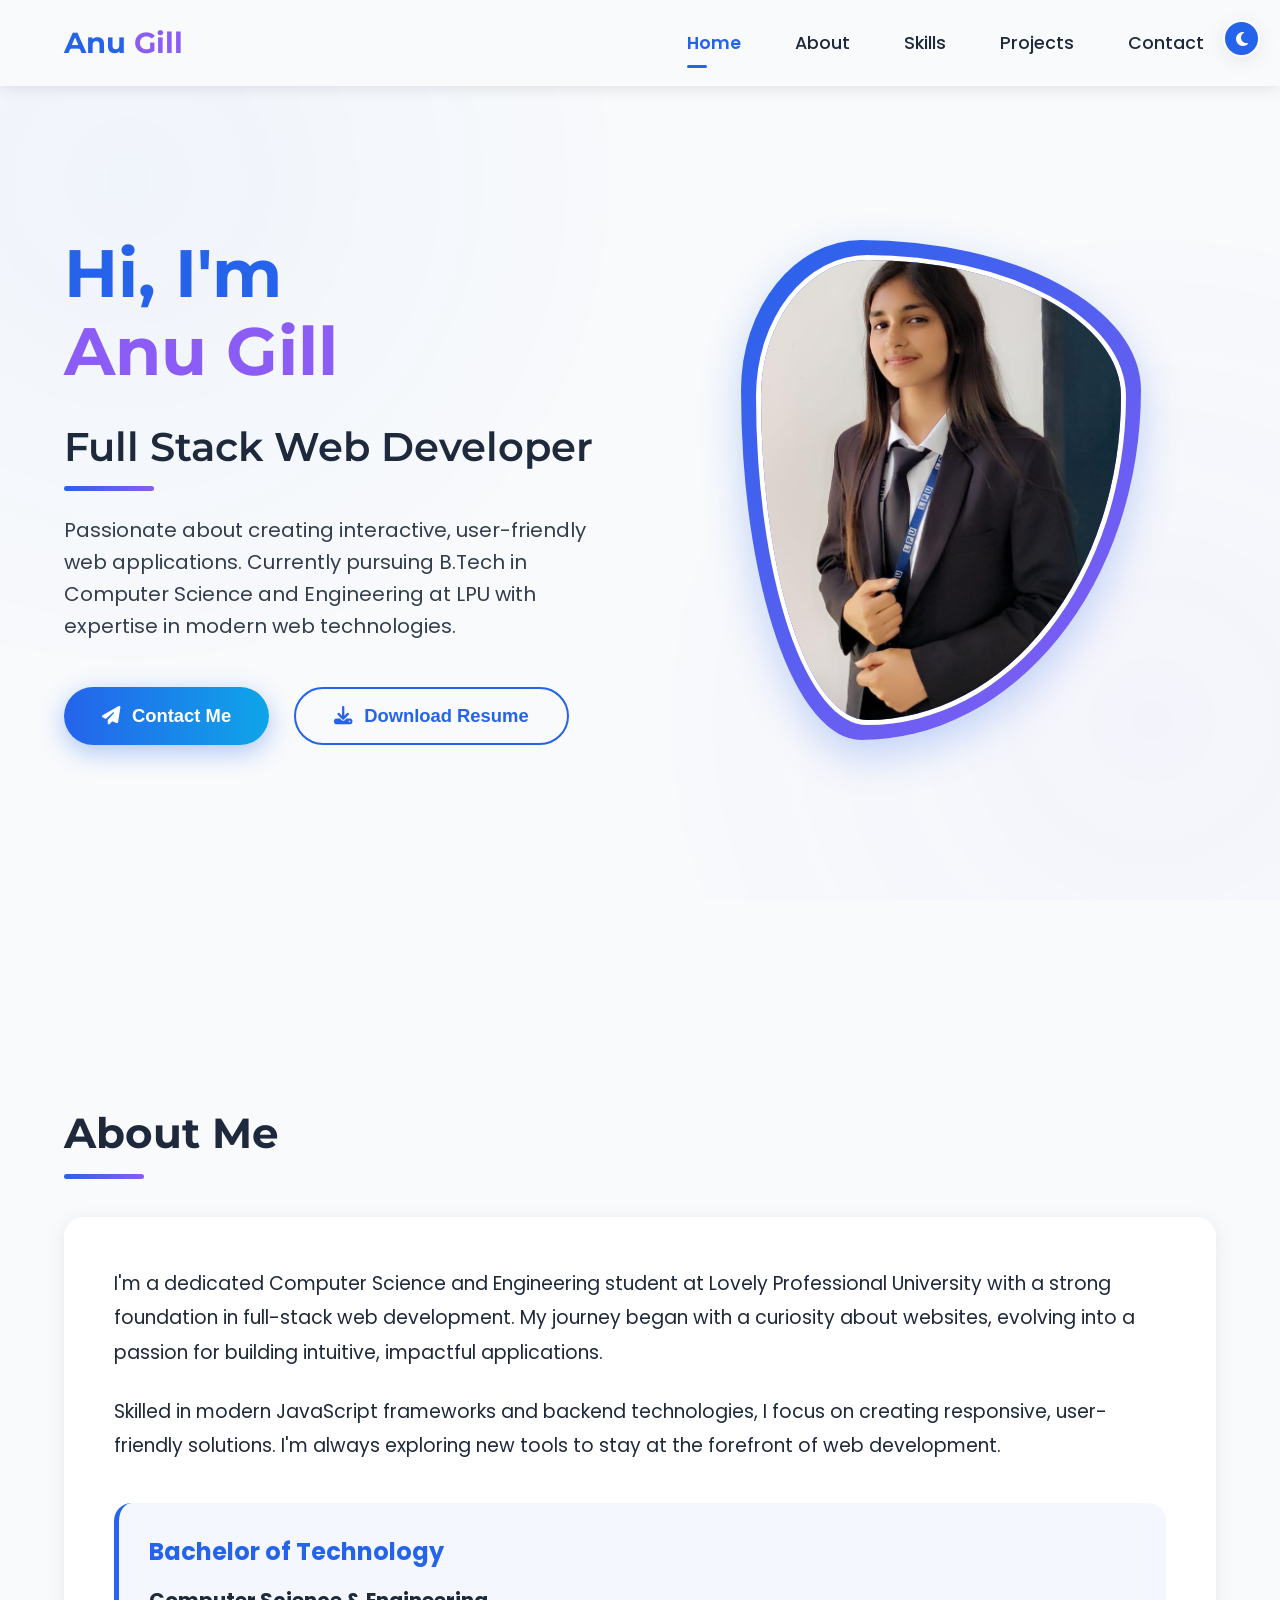
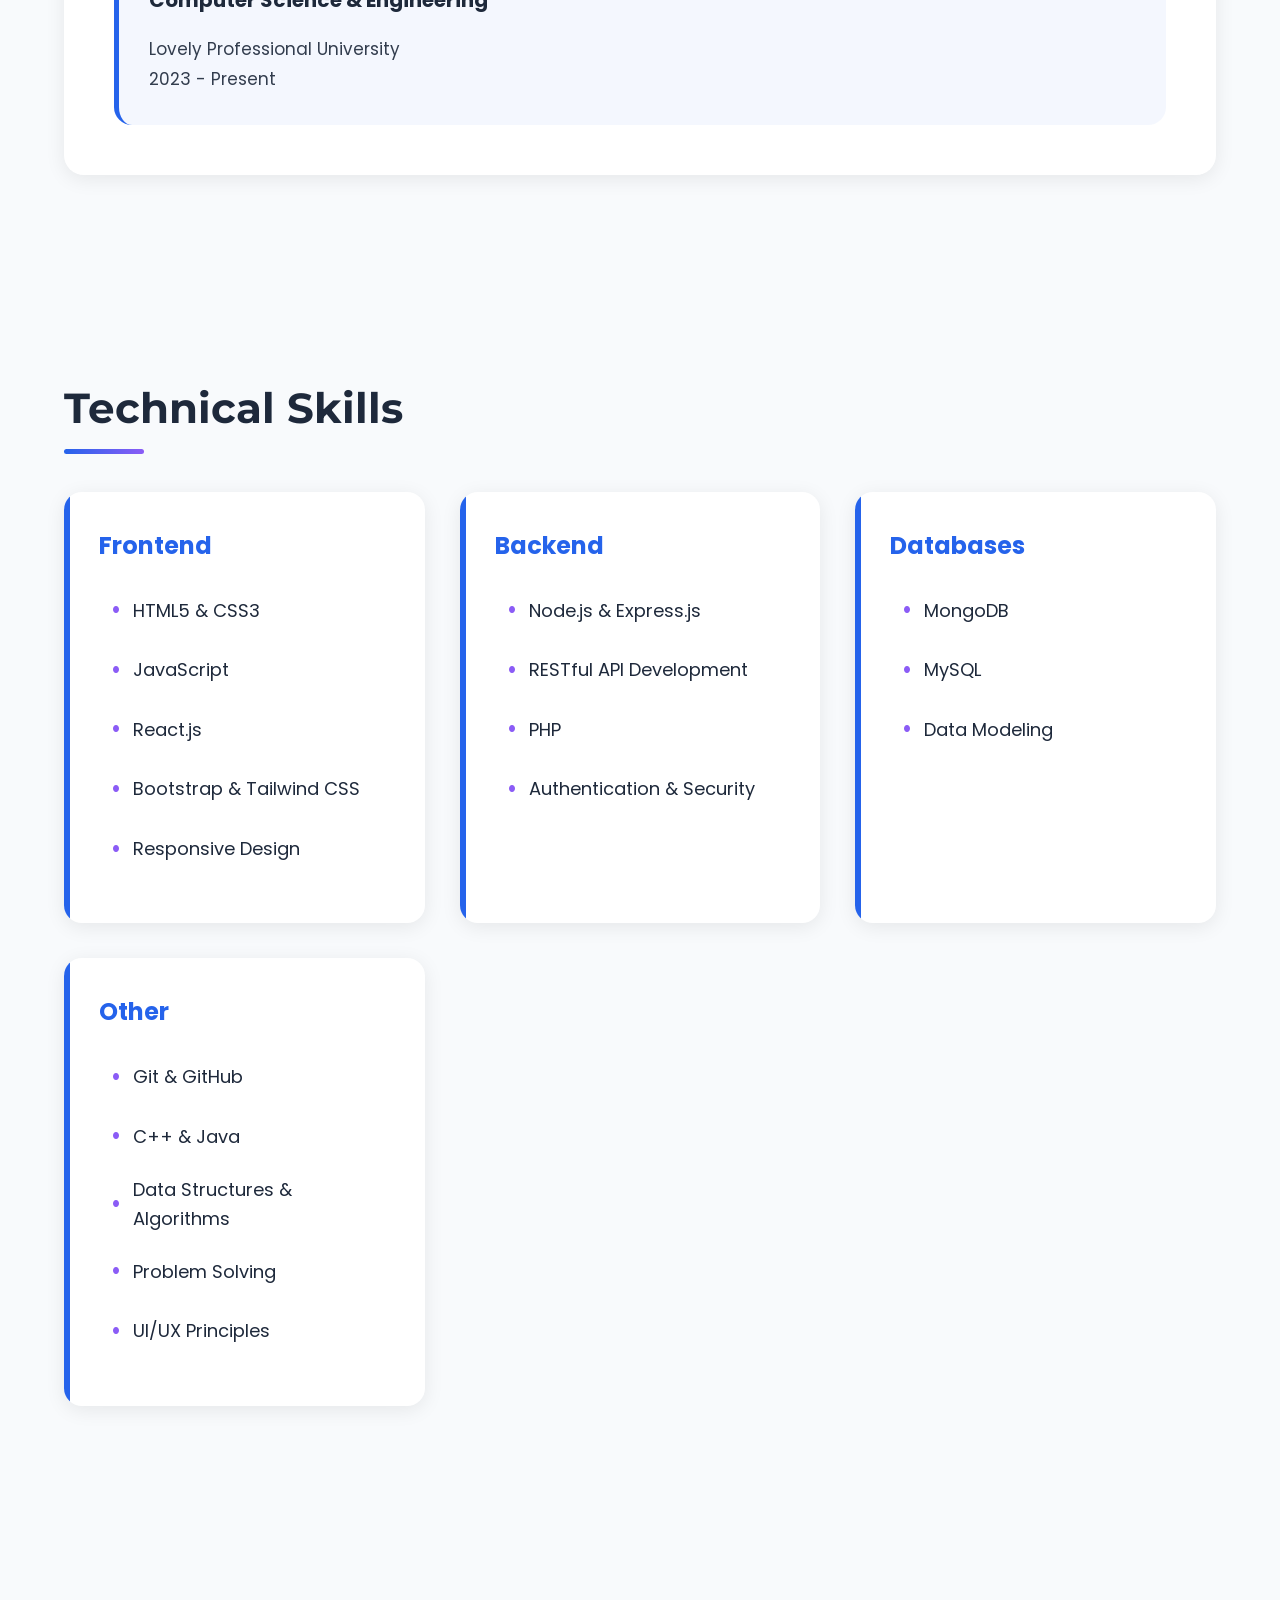
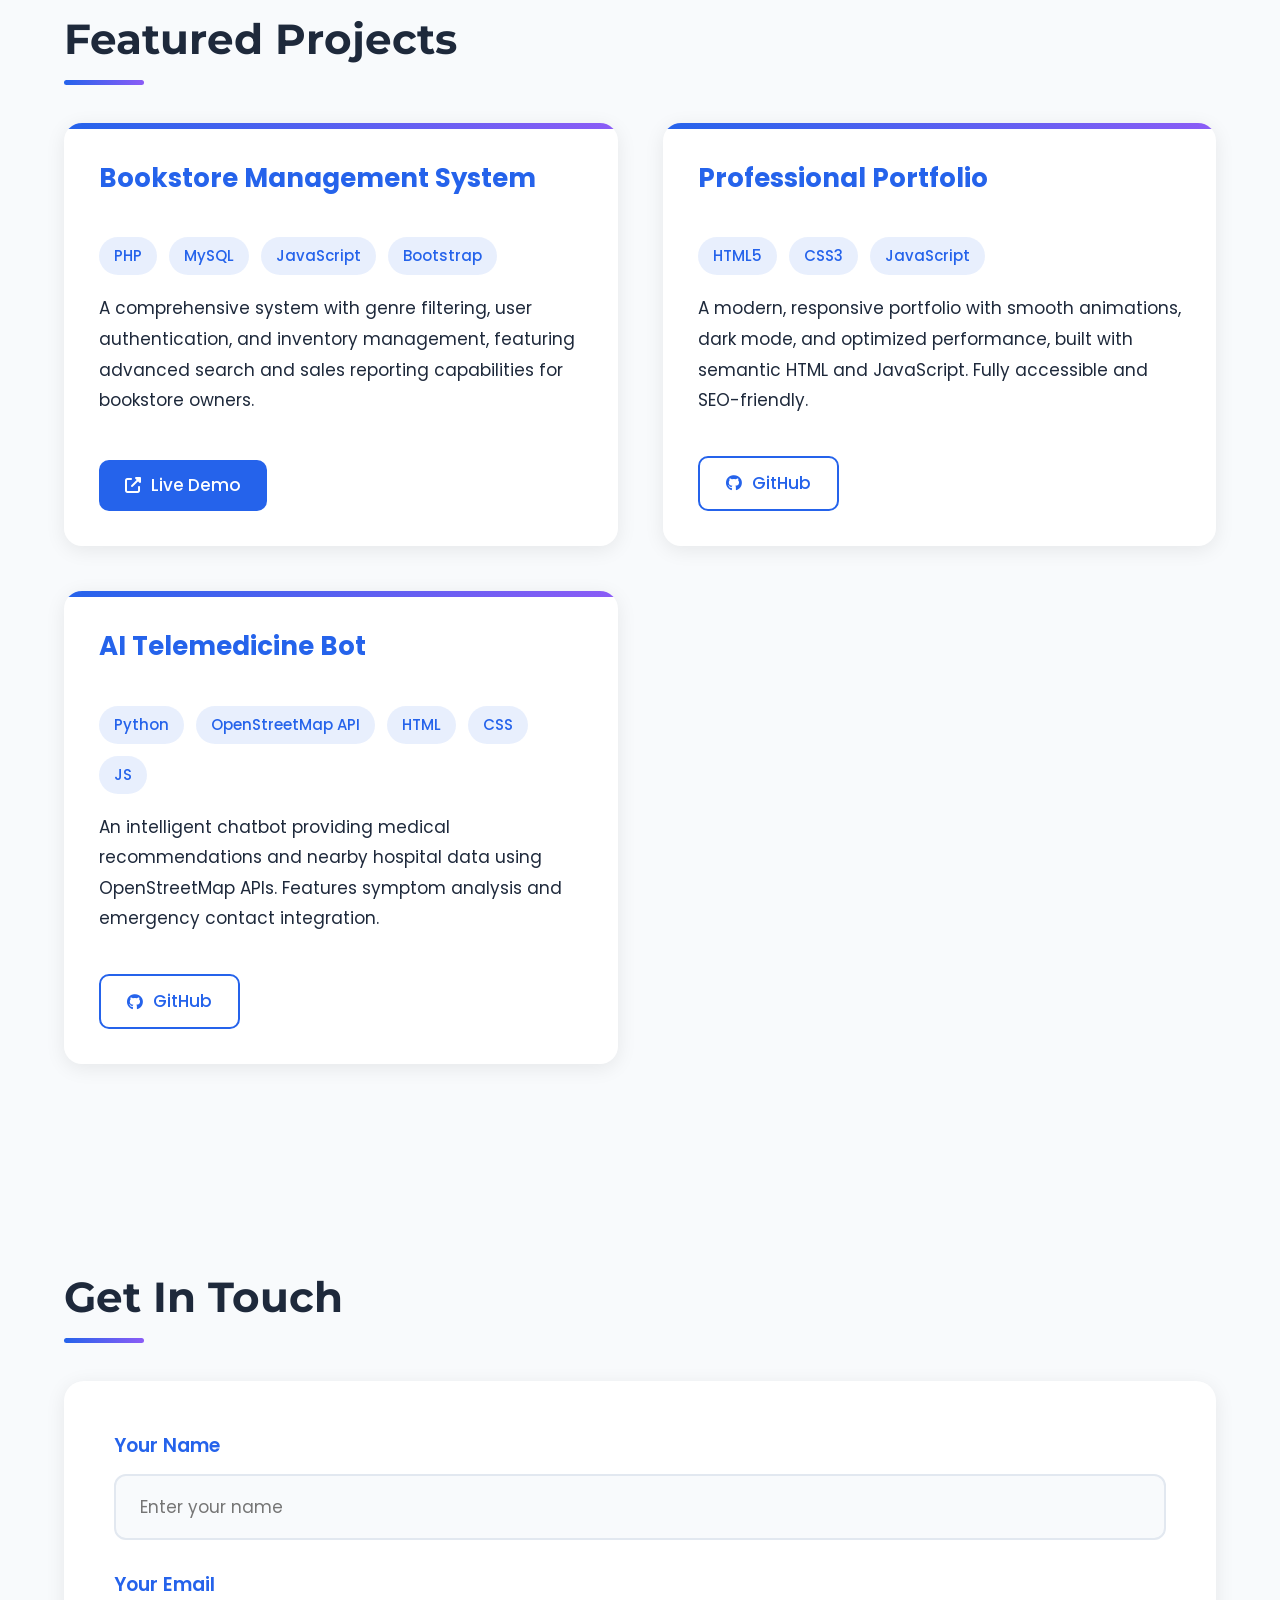
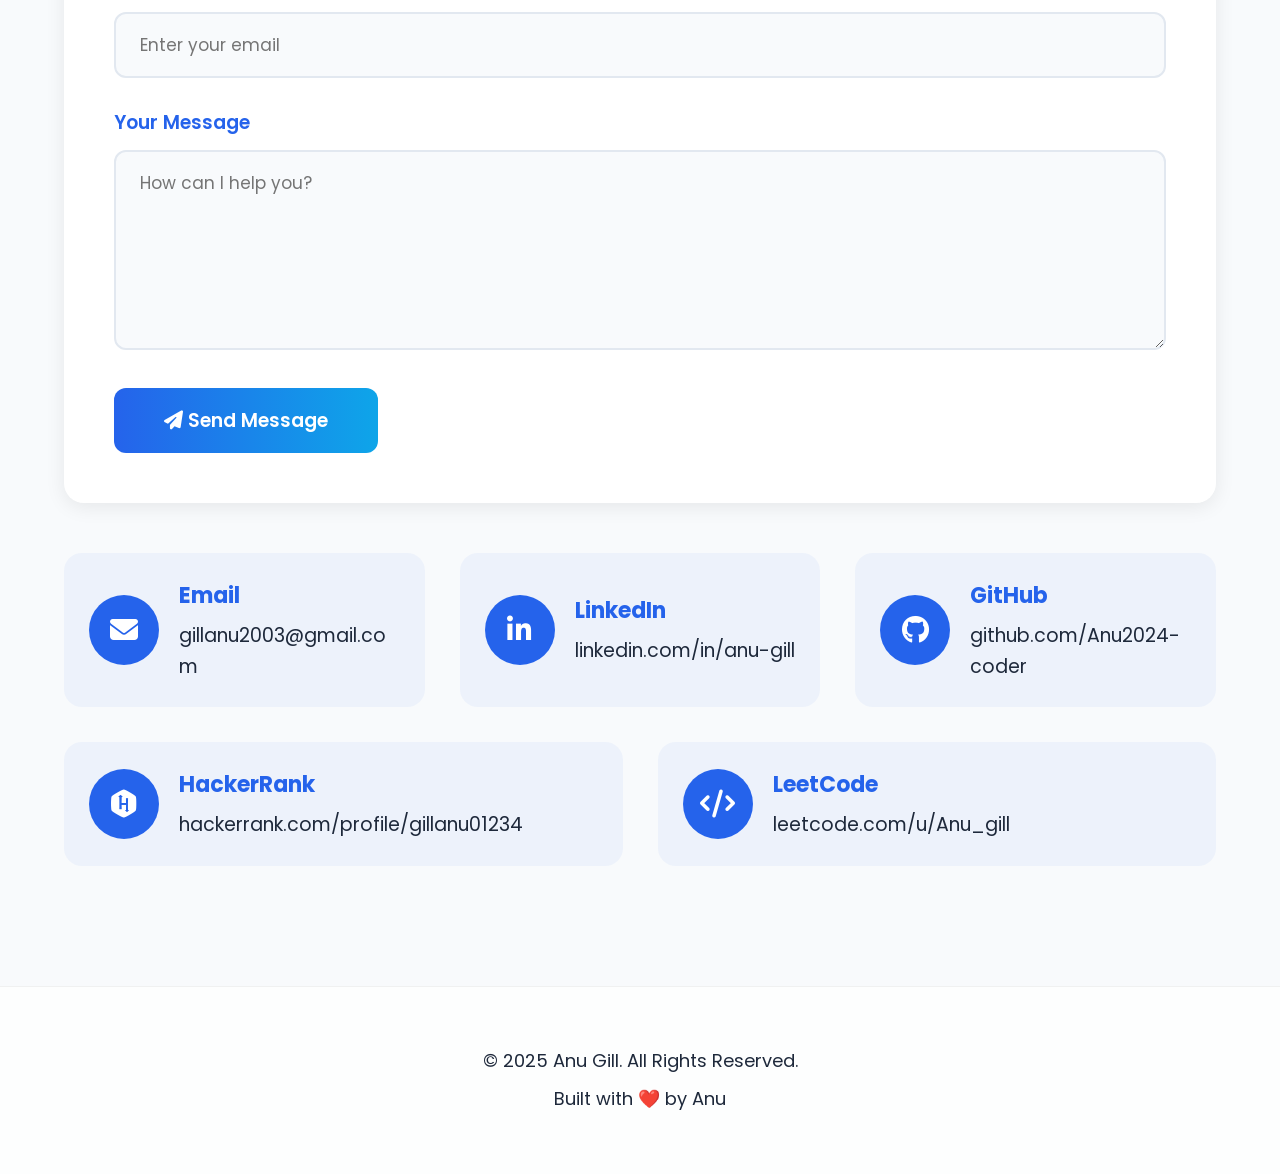
==== commit 48ae72b3: "Update index.html" ====
--- a/index.html
+++ b/index.html
@@ -1084,7 +1084,7 @@
     <div class="home-content">
       <div class="home-text">
         <h1>Hi, I'm <span>Anu Gill</span></h1>
-        <h2> Aspiring Full Stack Web Developer</h2>
+        <h2>Full Stack Web Developer</h2>
         <p>Passionate about creating interactive, user-friendly web applications. Currently pursuing B.Tech in Computer Science and Engineering at LPU with expertise in modern web technologies.</p>
         <div class="home-buttons">
           <button class="home-btn btn-primary" onclick="window.location.href='#contact'" aria-label="Contact Me">
@@ -1468,8 +1468,8 @@
 
         // Create a temporary anchor element to trigger download
         const link = document.createElement("a");
-        link.href = "AnuResumee.pdf"; // Ensure this file exists in your GitHub repository
-        link.download = "AnuResumee.pdf";
+        link.href = "AnuCVPdf.pdf"; // Ensure this file exists in your GitHub repository
+        link.download = "AnuCVPdf.pdf";
         document.body.appendChild(link);
         link.click();
         document.body.removeChild(link);
@@ -1489,3 +1489,4 @@
   </script>
 </body>
 </html>
+
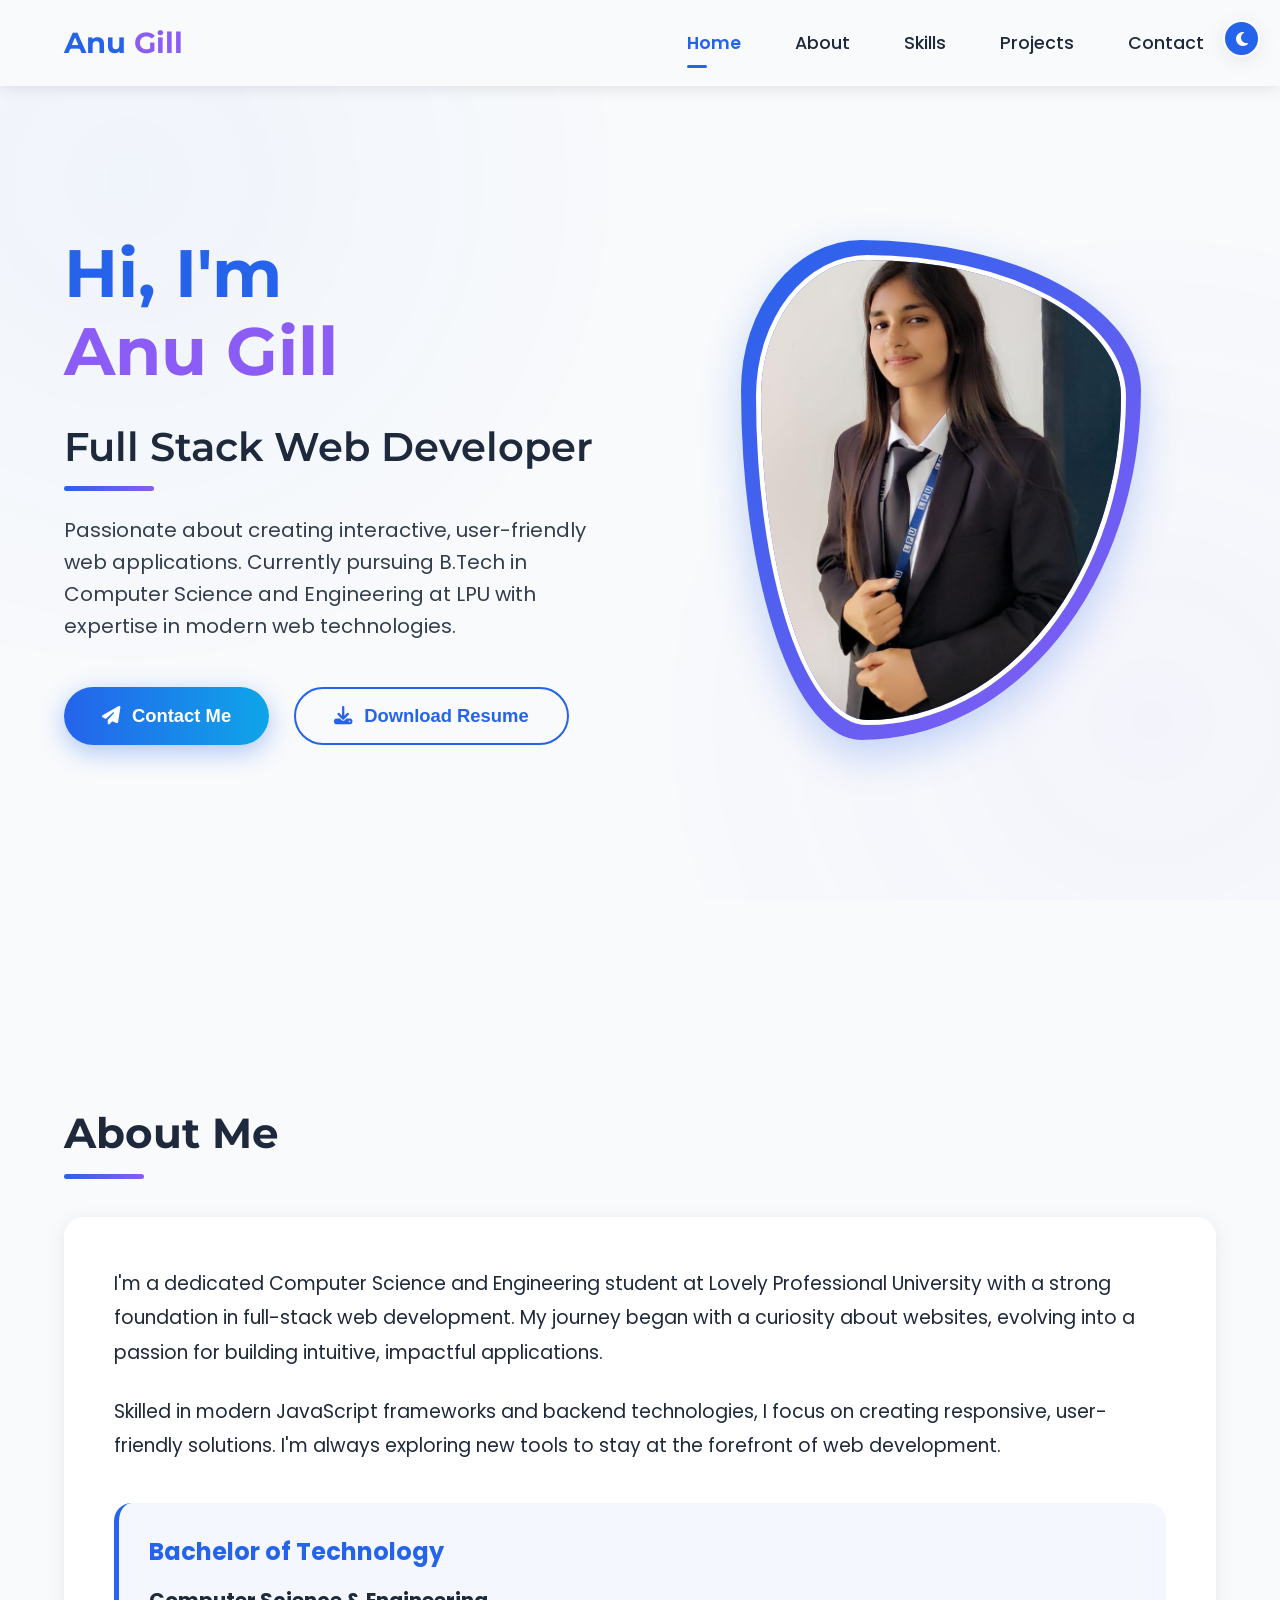
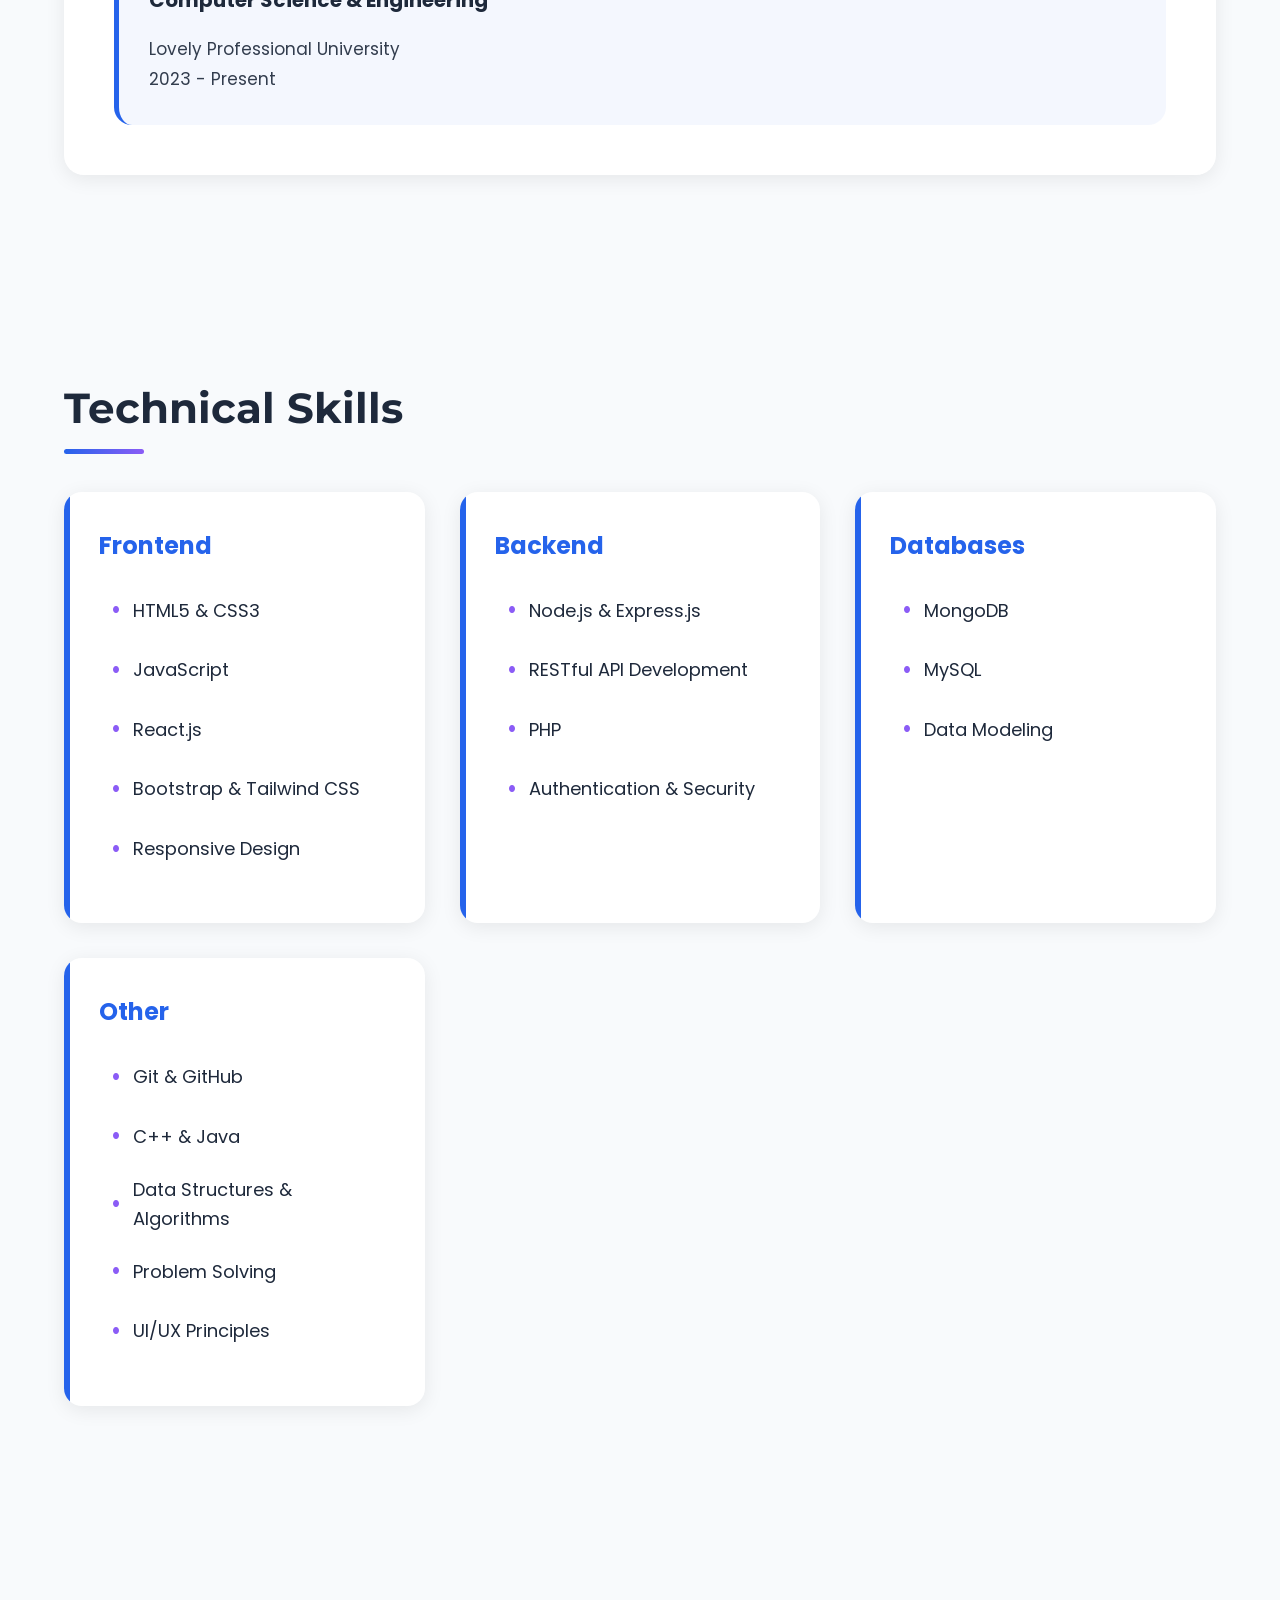
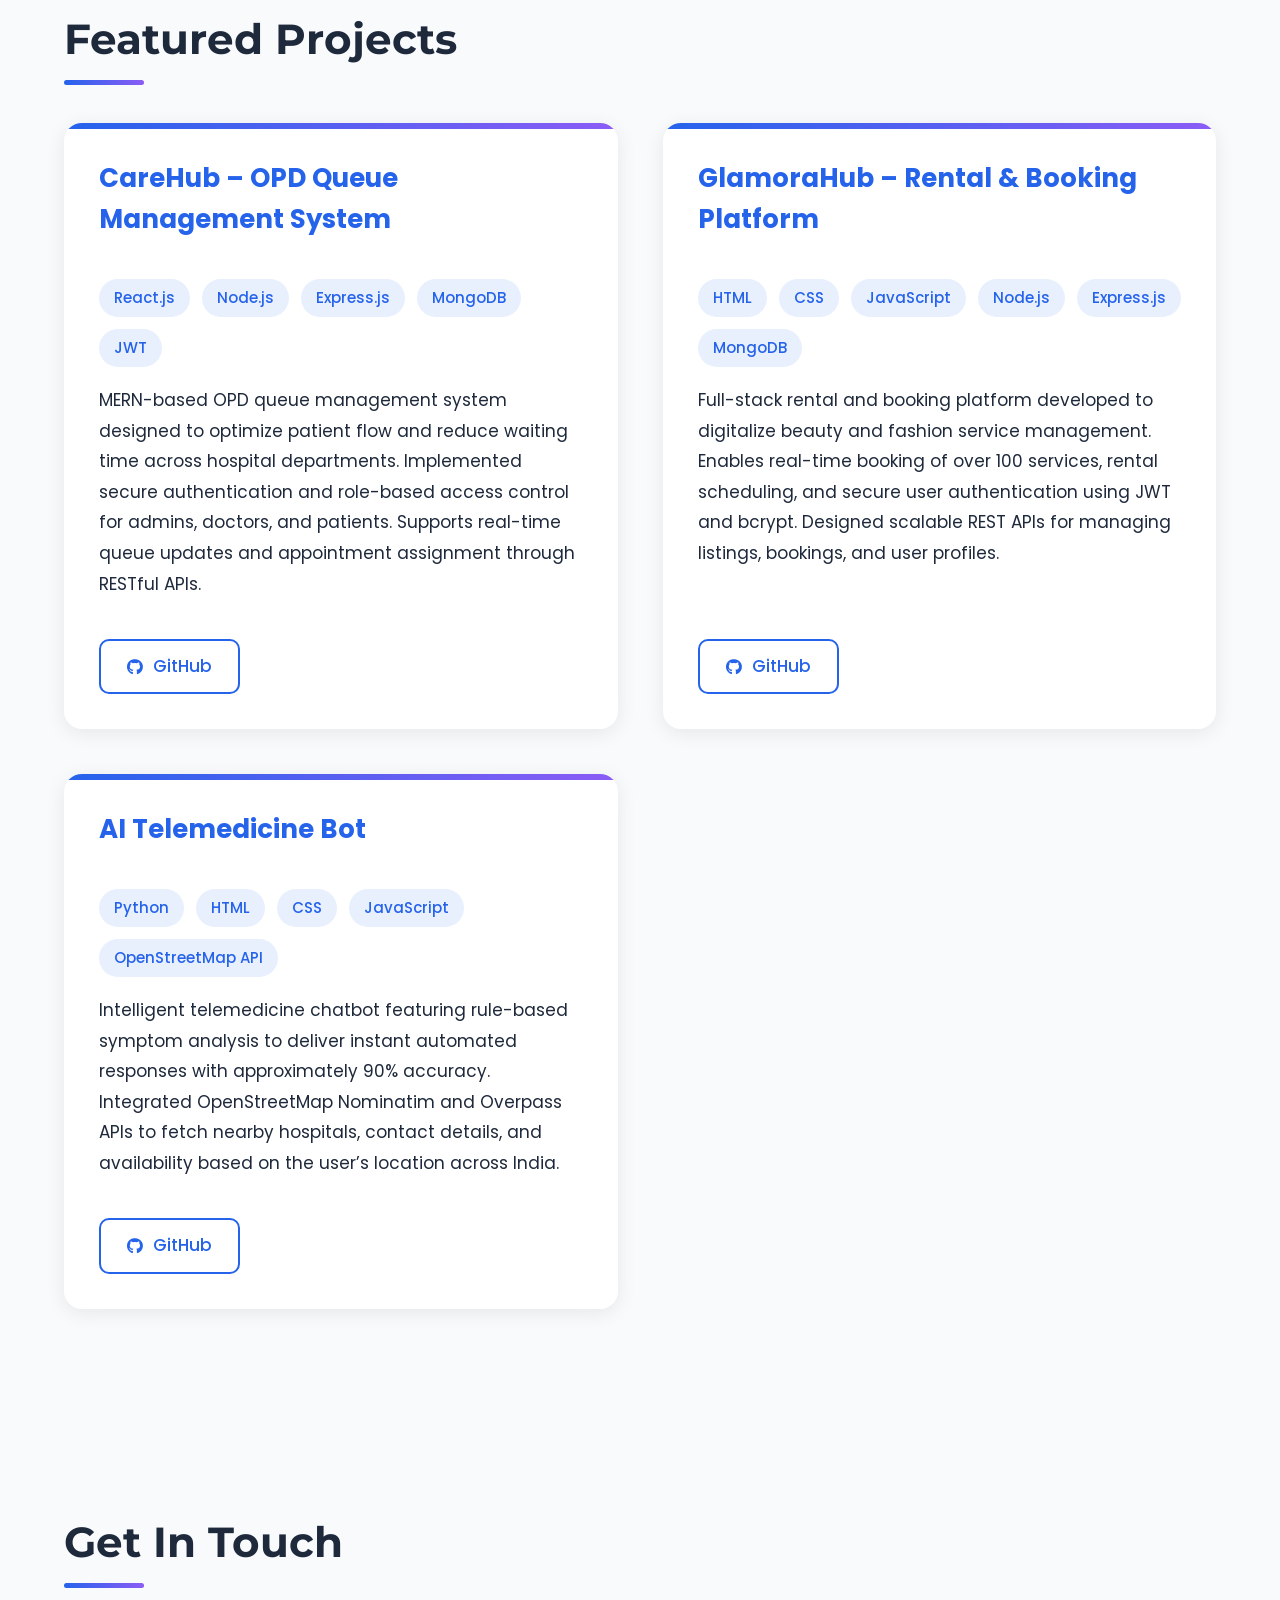
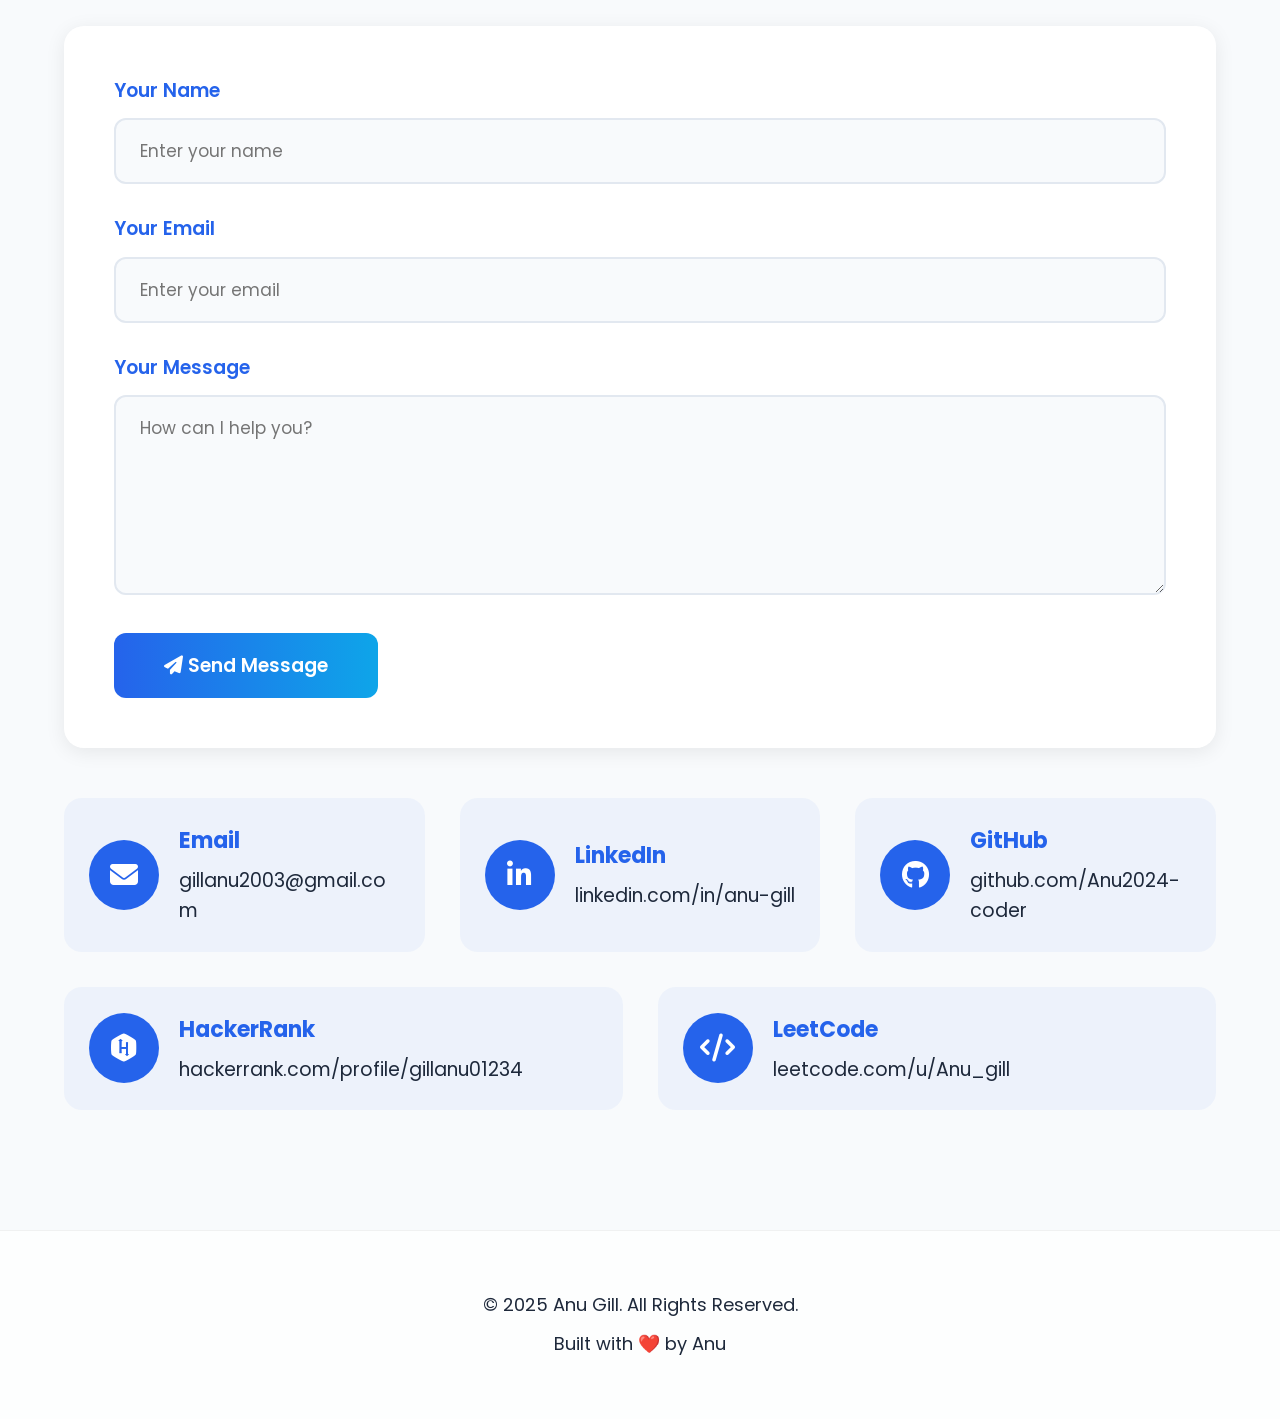
==== commit 134c7ffa: "updated projects" ====
--- a/index.html
+++ b/index.html
@@ -1164,55 +1164,101 @@
     </section>
 
     <section id="projects" data-aos="fade-up">
-      <h2>Featured Projects</h2>
-      <div class="projects-grid">
-        <div class="project">
-          <h3>Bookstore Management System</h3>
-          <div class="tech-stack">
-            <span class="tech-item">PHP</span>
-            <span class="tech-item">MySQL</span>
-            <span class="tech-item">JavaScript</span>
-            <span class="tech-item">Bootstrap</span>
-          </div>
-          <p>A comprehensive system with genre filtering, user authentication, and inventory management, featuring advanced search and sales reporting capabilities for bookstore owners.</p>
-          <div class="project-links">
-            <a href="http://bookstore4u.infinityfreeapp.com" target="_blank" class="project-link" aria-label="Bookstore Management System Demo">
-              <i class="fas fa-external-link-alt"></i> Live Demo
-            </a>
-          </div>
-        </div>
-        <div class="project">
-          <h3>Professional Portfolio</h3>
-          <div class="tech-stack">
-            <span class="tech-item">HTML5</span>
-            <span class="tech-item">CSS3</span>
-            <span class="tech-item">JavaScript</span>
-          </div>
-          <p>A modern, responsive portfolio with smooth animations, dark mode, and optimized performance, built with semantic HTML and JavaScript. Fully accessible and SEO-friendly.</p>
-          <div class="project-links">
-            <a href="https://github.com/Anu2024-coder/MyPortfolio" target="_blank" class="project-link github-link" aria-label="Portfolio GitHub">
-              <i class="fab fa-github"></i> GitHub
-            </a>
-          </div>
-        </div>
-        <div class="project">
-          <h3>AI Telemedicine Bot</h3>
-          <div class="tech-stack">
-            <span class="tech-item">Python</span>
-            <span class="tech-item">OpenStreetMap API</span>
-            <span class="tech-item">HTML</span>
-            <span class="tech-item">CSS</span>
-            <span class="tech-item">JS</span>
-          </div>
-          <p>An intelligent chatbot providing medical recommendations and nearby hospital data using OpenStreetMap APIs. Features symptom analysis and emergency contact integration.</p>
-          <div class="project-links">
-            <a href="https://github.com/Anu2024-coder/AI-Telemedicine-bot" target="_blank" class="project-link github-link" aria-label="AI Telemedicine Bot GitHub">
-              <i class="fab fa-github"></i> GitHub
-            </a>
-          </div>
-        </div>
+  <h2>Featured Projects</h2>
+
+  <div class="projects-grid">
+
+    <!-- CareHub -->
+    <div class="project">
+      <h3>CareHub – OPD Queue Management System</h3>
+
+      <div class="tech-stack">
+        <span class="tech-item">React.js</span>
+        <span class="tech-item">Node.js</span>
+        <span class="tech-item">Express.js</span>
+        <span class="tech-item">MongoDB</span>
+        <span class="tech-item">JWT</span>
       </div>
-    </section>
+
+      <p>
+        MERN-based OPD queue management system designed to optimize patient flow and
+        reduce waiting time across hospital departments. Implemented secure
+        authentication and role-based access control for admins, doctors, and patients.
+        Supports real-time queue updates and appointment assignment through RESTful APIs.
+      </p>
+
+      <div class="project-links">
+        <a href="https://github.com/Anu2024-coder/Team-CodeOrbit-Project-" 
+           target="_blank" 
+           class="project-link github-link"
+           aria-label="CareHub GitHub Repository">
+          <i class="fab fa-github"></i> GitHub
+        </a>
+      </div>
+    </div>
+
+    <!-- GlamoraHub -->
+    <div class="project">
+      <h3>GlamoraHub – Rental & Booking Platform</h3>
+
+      <div class="tech-stack">
+        <span class="tech-item">HTML</span>
+        <span class="tech-item">CSS</span>
+        <span class="tech-item">JavaScript</span>
+        <span class="tech-item">Node.js</span>
+        <span class="tech-item">Express.js</span>
+        <span class="tech-item">MongoDB</span>
+      </div>
+
+      <p>
+        Full-stack rental and booking platform developed to digitalize beauty and fashion
+        service management. Enables real-time booking of over 100 services, rental
+        scheduling, and secure user authentication using JWT and bcrypt. Designed scalable
+        REST APIs for managing listings, bookings, and user profiles.
+      </p>
+
+      <div class="project-links">
+        <a href="https://github.com/Anu2024-coder/GlamoraHub" 
+           target="_blank" 
+           class="project-link github-link"
+           aria-label="GlamoraHub GitHub Repository">
+          <i class="fab fa-github"></i> GitHub
+        </a>
+      </div>
+    </div>
+
+    <!-- AI Telemedicine Bot -->
+    <div class="project">
+      <h3>AI Telemedicine Bot</h3>
+
+      <div class="tech-stack">
+        <span class="tech-item">Python</span>
+        <span class="tech-item">HTML</span>
+        <span class="tech-item">CSS</span>
+        <span class="tech-item">JavaScript</span>
+        <span class="tech-item">OpenStreetMap API</span>
+      </div>
+
+      <p>
+        Intelligent telemedicine chatbot featuring rule-based symptom analysis to deliver
+        instant automated responses with approximately 90% accuracy. Integrated OpenStreetMap
+        Nominatim and Overpass APIs to fetch nearby hospitals, contact details, and
+        availability based on the user’s location across India.
+      </p>
+
+      <div class="project-links">
+        <a href="https://github.com/Anu2024-coder/AI-Telemedicine-bot" 
+           target="_blank" 
+           class="project-link github-link"
+           aria-label="AI Telemedicine Bot GitHub Repository">
+          <i class="fab fa-github"></i> GitHub
+        </a>
+      </div>
+    </div>
+
+  </div>
+</section>
+
 
     <section id="contact" data-aos="fade-up">
       <h2>Get In Touch</h2>
@@ -1468,8 +1514,8 @@
 
         // Create a temporary anchor element to trigger download
         const link = document.createElement("a");
-        link.href = "AnuCVPdf.pdf"; // Ensure this file exists in your GitHub repository
-        link.download = "AnuCVPdf.pdf";
+        link.href = "MyCV.pdf"; // Ensure this file exists in your GitHub repository
+        link.download = "MyCV.pdf";
         document.body.appendChild(link);
         link.click();
         document.body.removeChild(link);
@@ -1490,3 +1536,6 @@
 </body>
 </html>
 
+
+
+
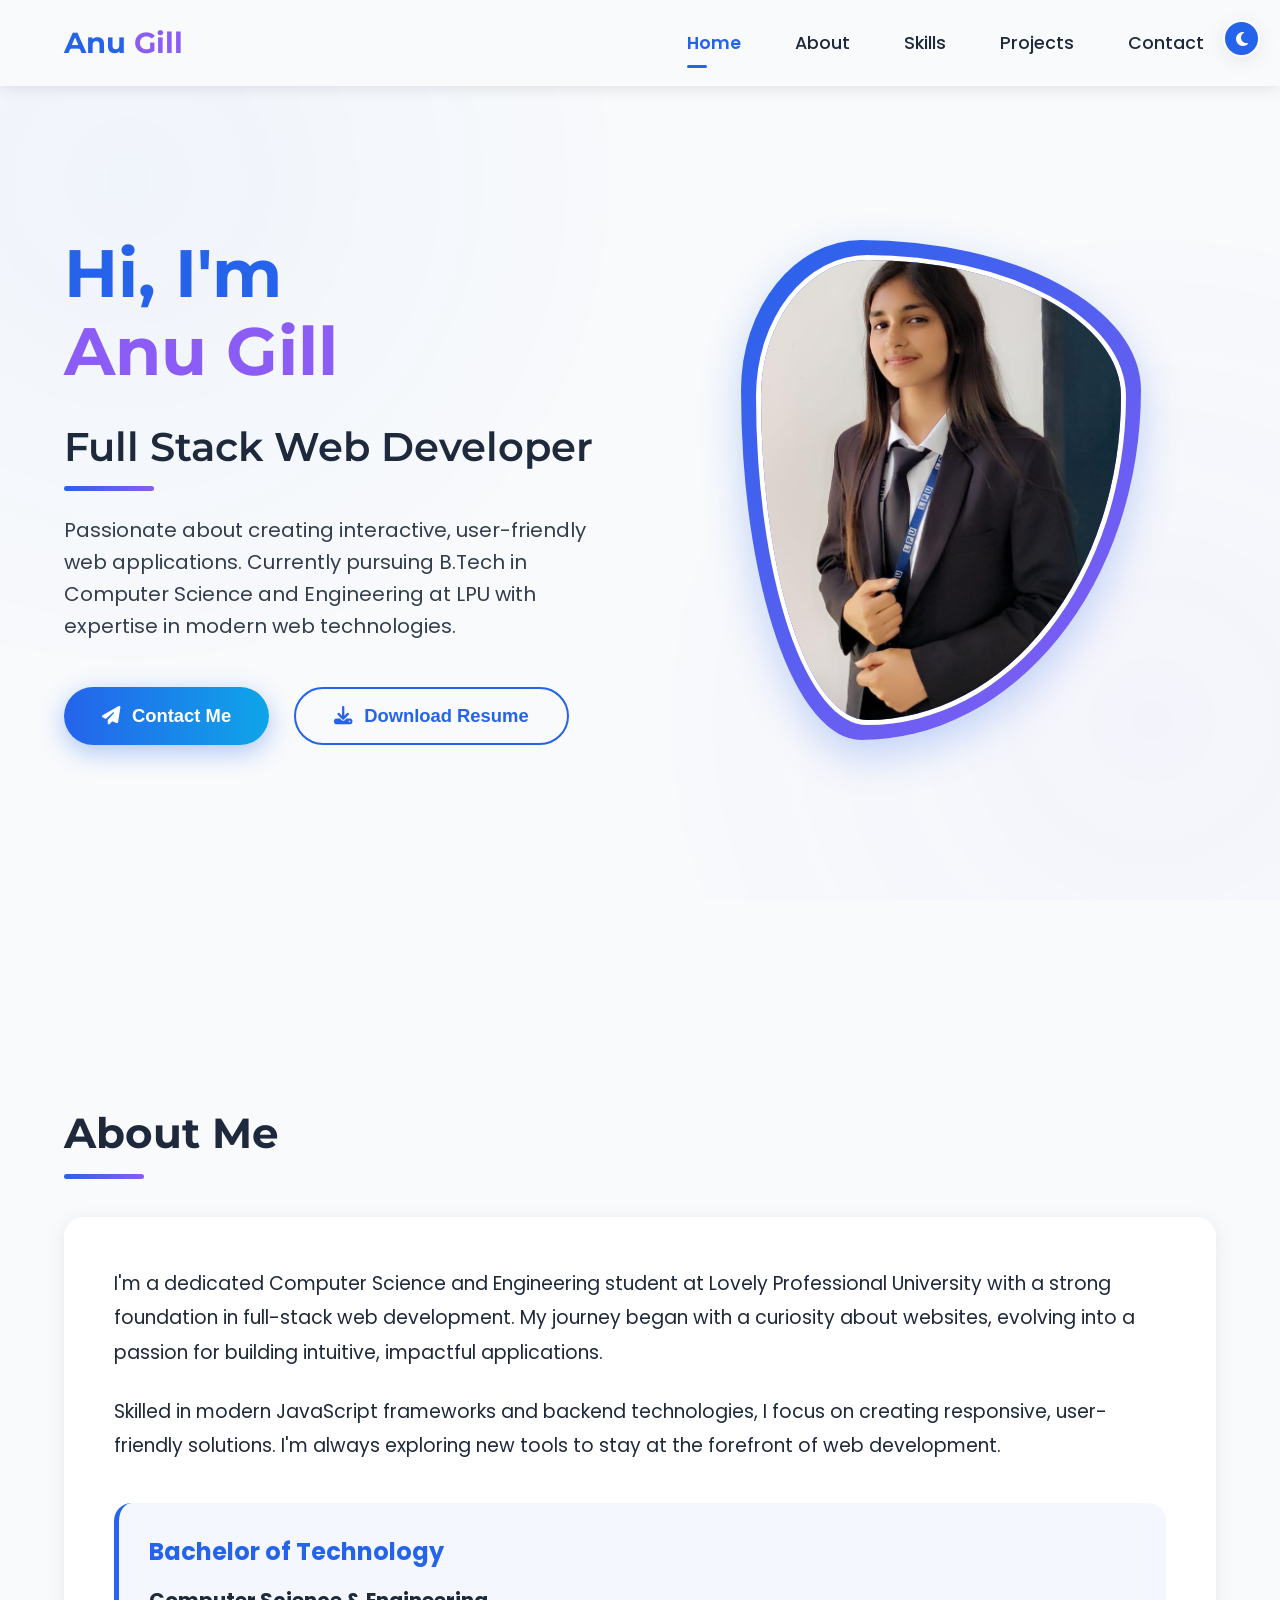
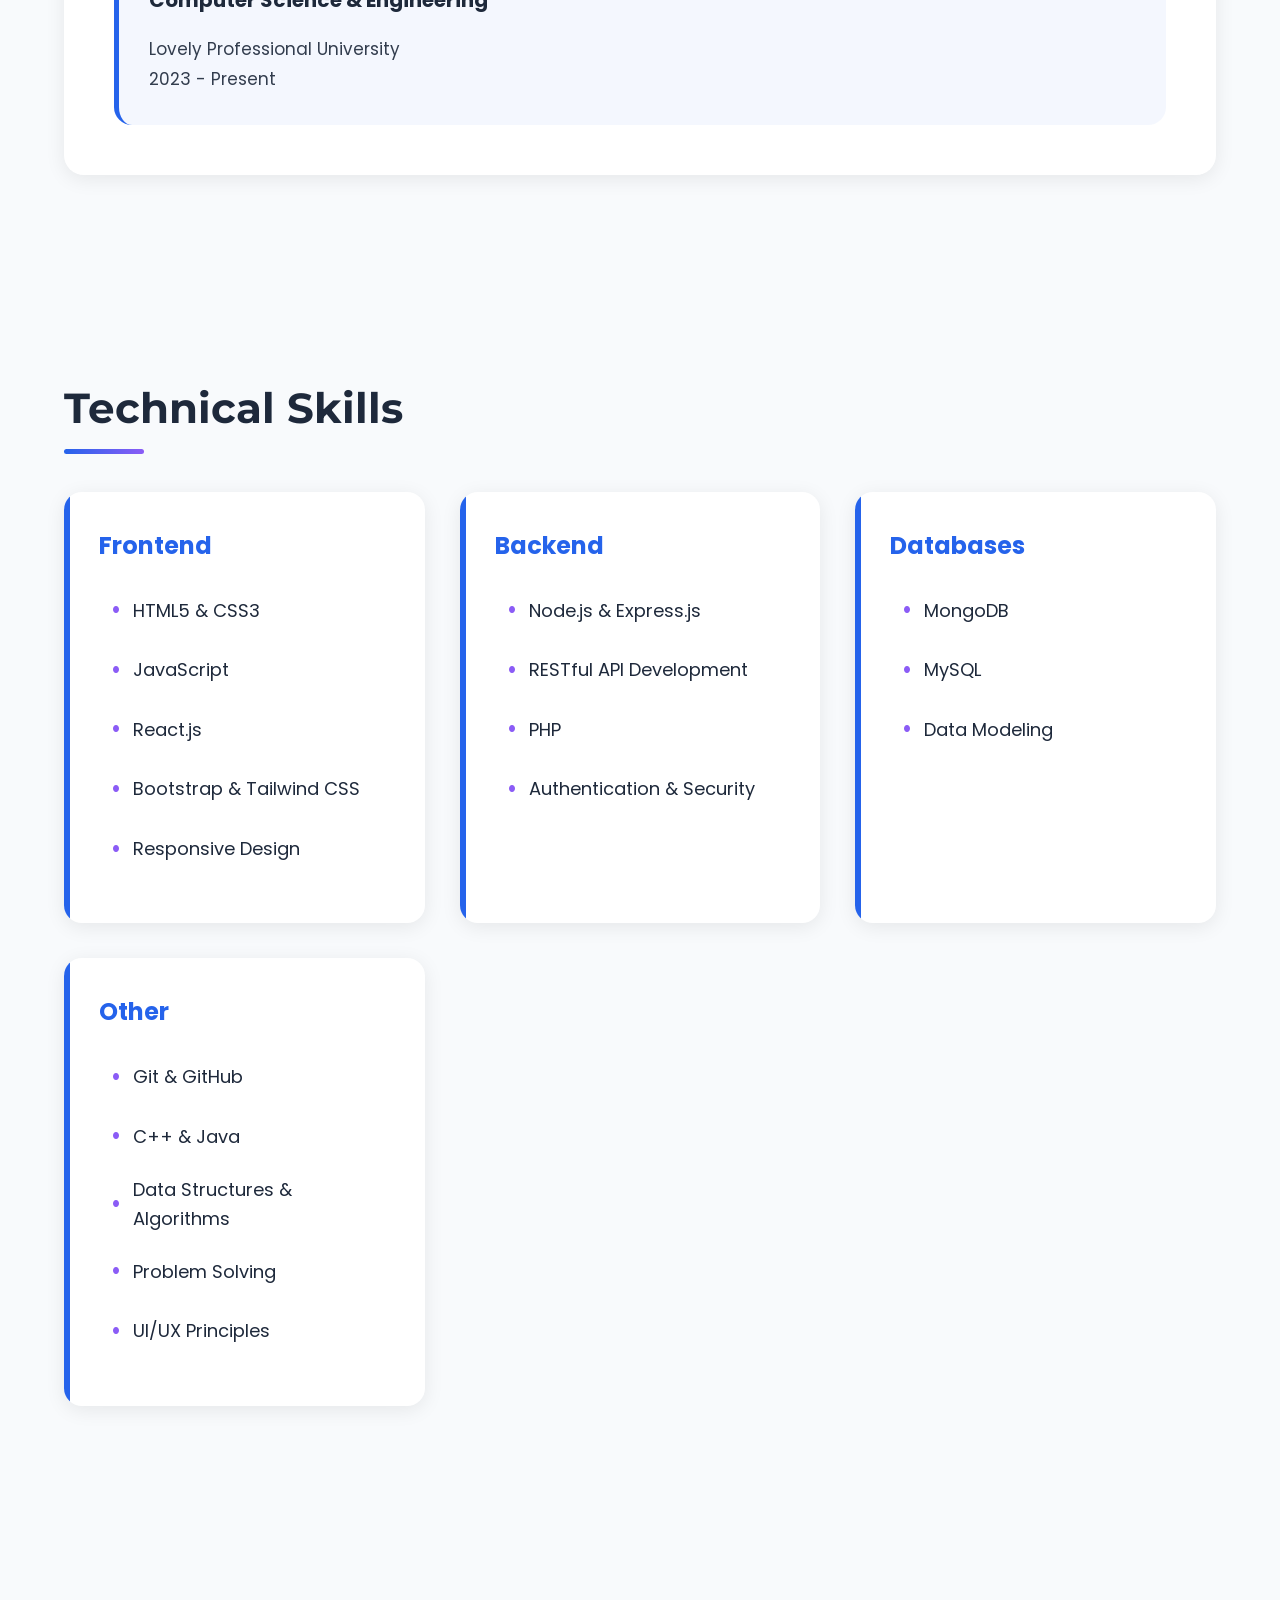
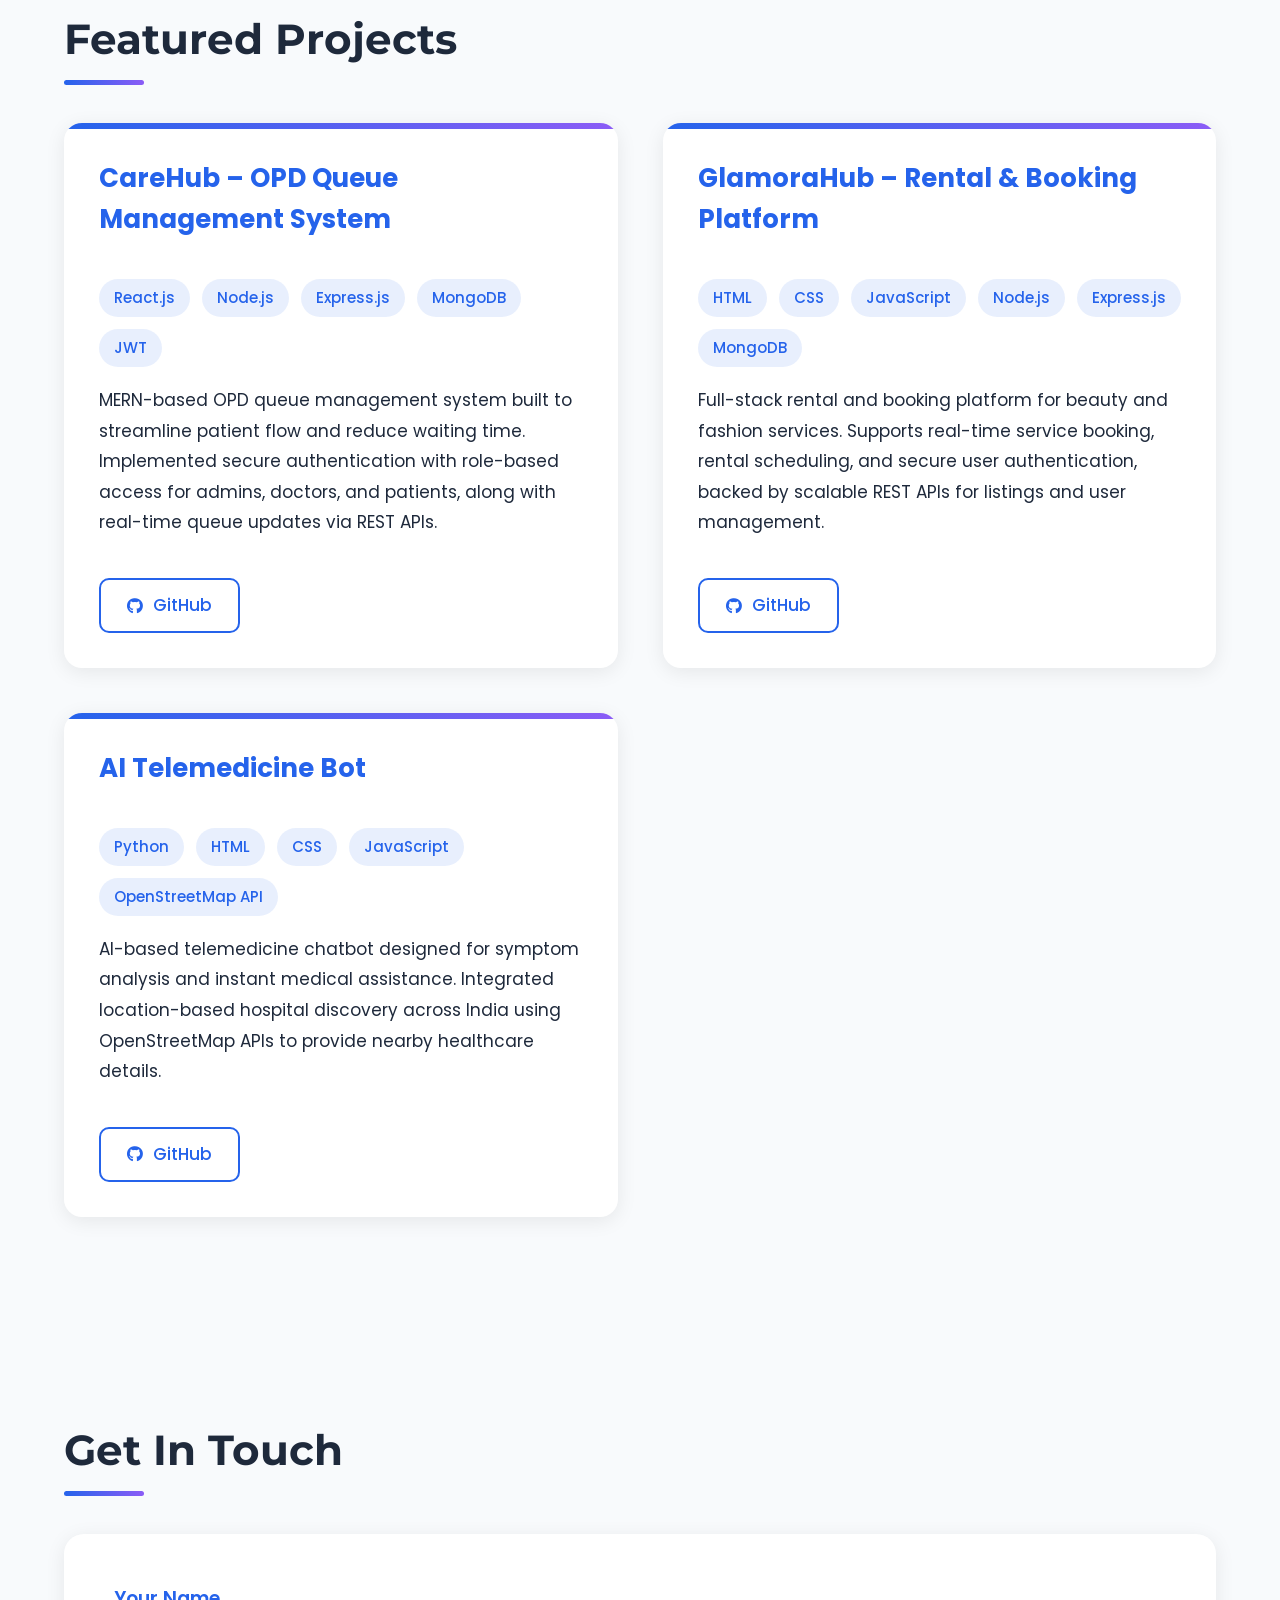
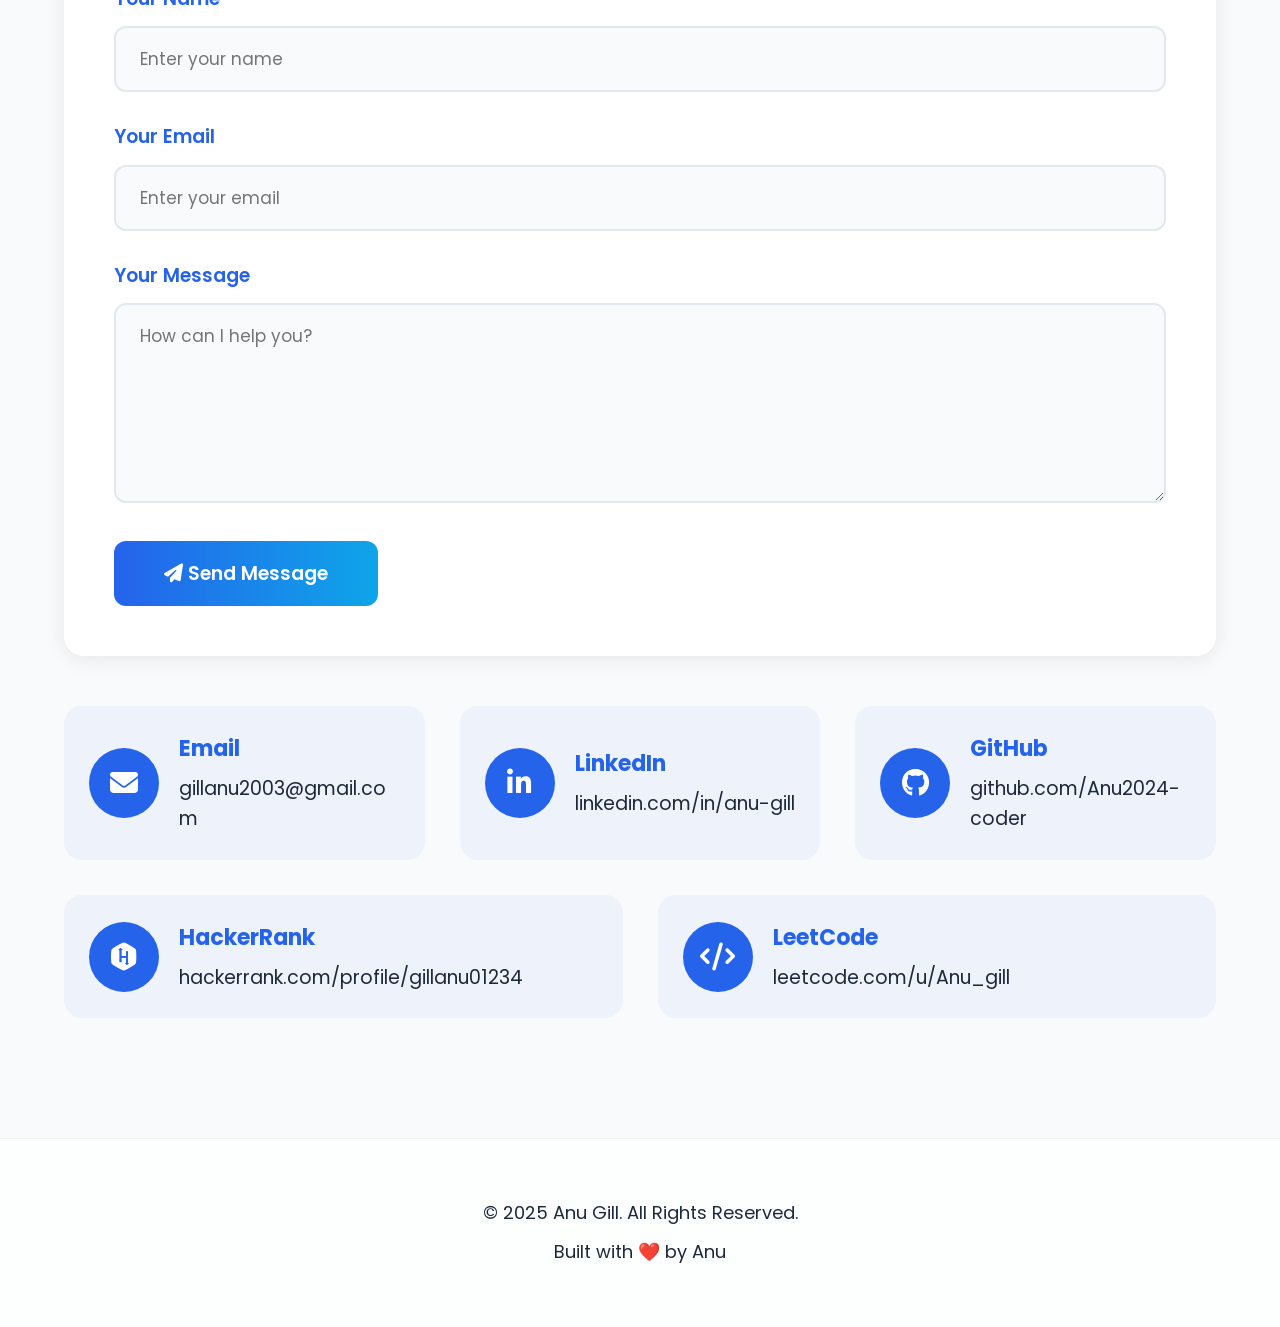
==== commit 279c3235: "Updated projects" ====
--- a/index.html
+++ b/index.html
@@ -1179,13 +1179,12 @@
         <span class="tech-item">MongoDB</span>
         <span class="tech-item">JWT</span>
       </div>
-
-      <p>
-        MERN-based OPD queue management system designed to optimize patient flow and
-        reduce waiting time across hospital departments. Implemented secure
-        authentication and role-based access control for admins, doctors, and patients.
-        Supports real-time queue updates and appointment assignment through RESTful APIs.
-      </p>
+      
+        <p>
+          MERN-based OPD queue management system built to streamline patient flow and reduce
+          waiting time. Implemented secure authentication with role-based access for admins,
+          doctors, and patients, along with real-time queue updates via REST APIs.
+       </p>
 
       <div class="project-links">
         <a href="https://github.com/Anu2024-coder/Team-CodeOrbit-Project-" 
@@ -1211,11 +1210,11 @@
       </div>
 
       <p>
-        Full-stack rental and booking platform developed to digitalize beauty and fashion
-        service management. Enables real-time booking of over 100 services, rental
-        scheduling, and secure user authentication using JWT and bcrypt. Designed scalable
-        REST APIs for managing listings, bookings, and user profiles.
+        Full-stack rental and booking platform for beauty and fashion services. Supports
+        real-time service booking, rental scheduling, and secure user authentication, backed
+        by scalable REST APIs for listings and user management.
       </p>
+
 
       <div class="project-links">
         <a href="https://github.com/Anu2024-coder/GlamoraHub" 
@@ -1240,11 +1239,11 @@
       </div>
 
       <p>
-        Intelligent telemedicine chatbot featuring rule-based symptom analysis to deliver
-        instant automated responses with approximately 90% accuracy. Integrated OpenStreetMap
-        Nominatim and Overpass APIs to fetch nearby hospitals, contact details, and
-        availability based on the user’s location across India.
+        AI-based telemedicine chatbot designed for symptom analysis and instant medical
+        assistance. Integrated location-based hospital discovery across India using
+        OpenStreetMap APIs to provide nearby healthcare details.
       </p>
+
 
       <div class="project-links">
         <a href="https://github.com/Anu2024-coder/AI-Telemedicine-bot" 
@@ -1539,3 +1538,4 @@
 
 
 
+
